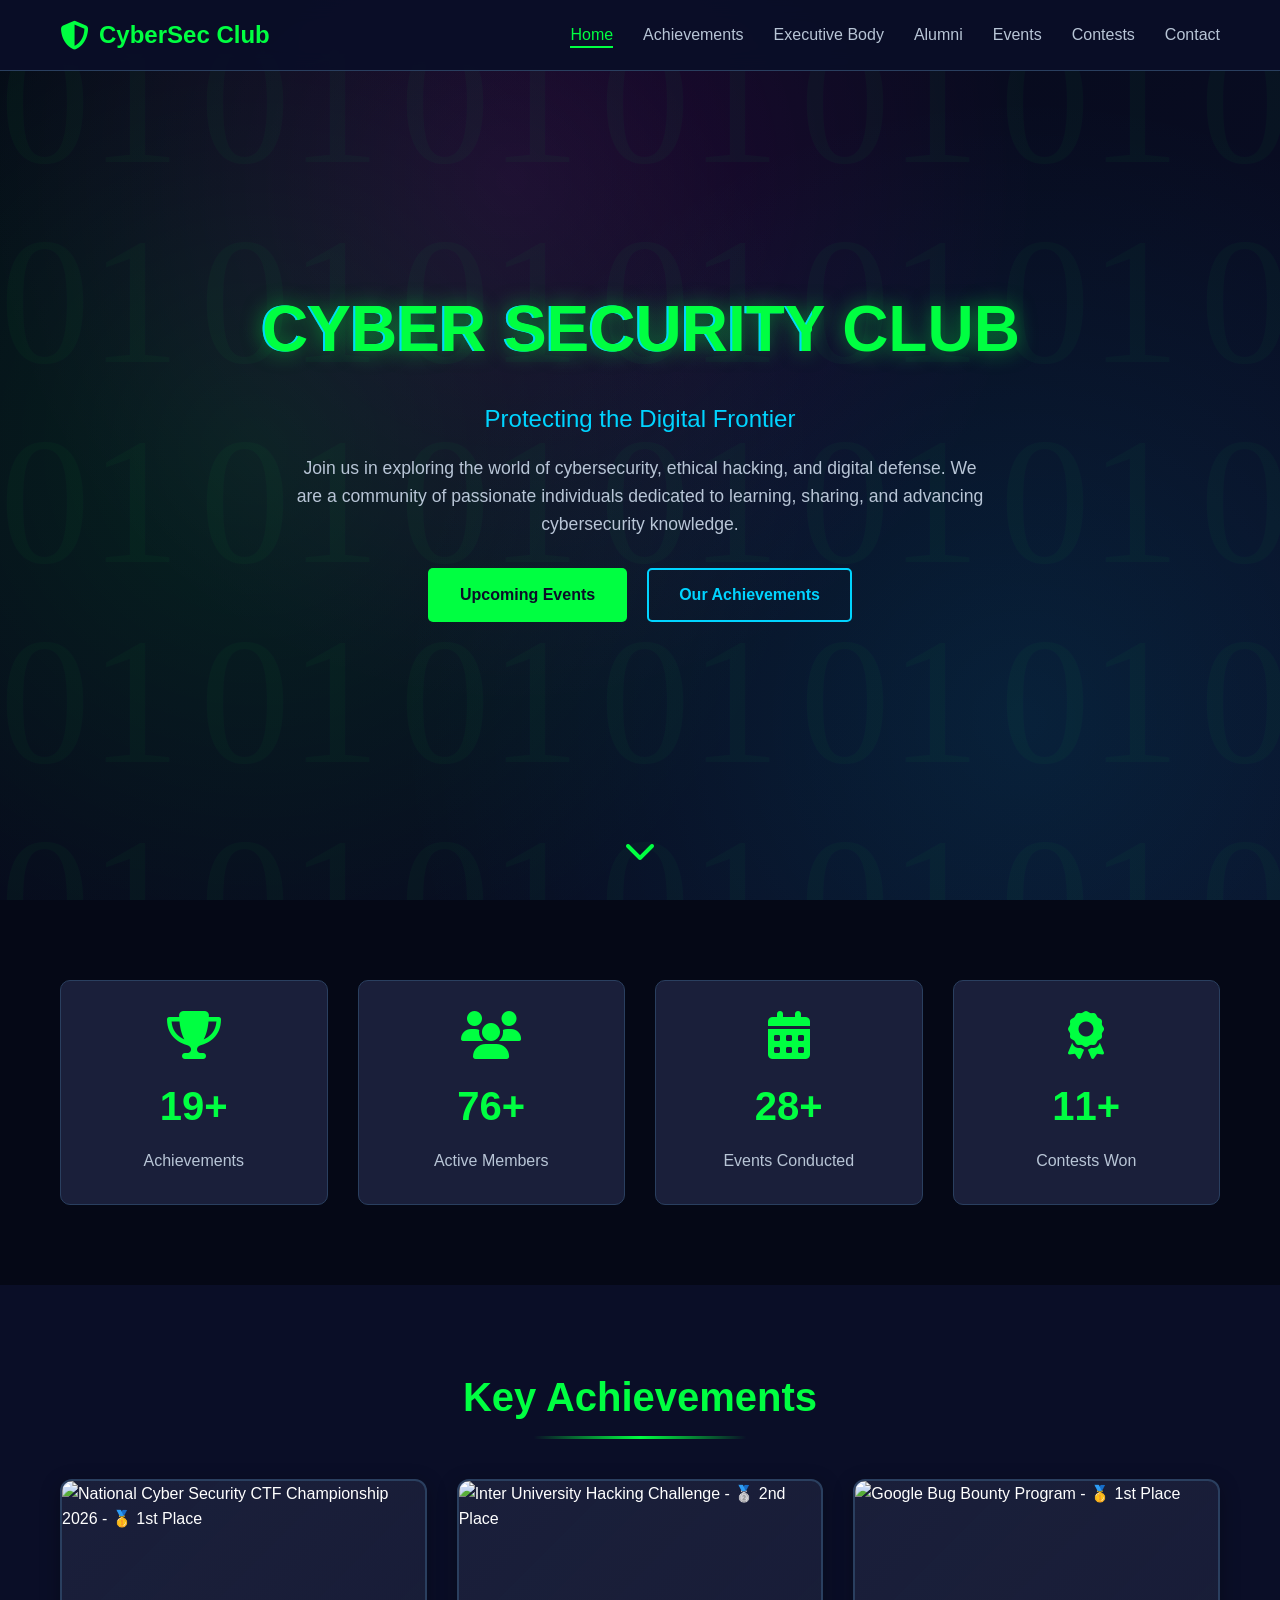
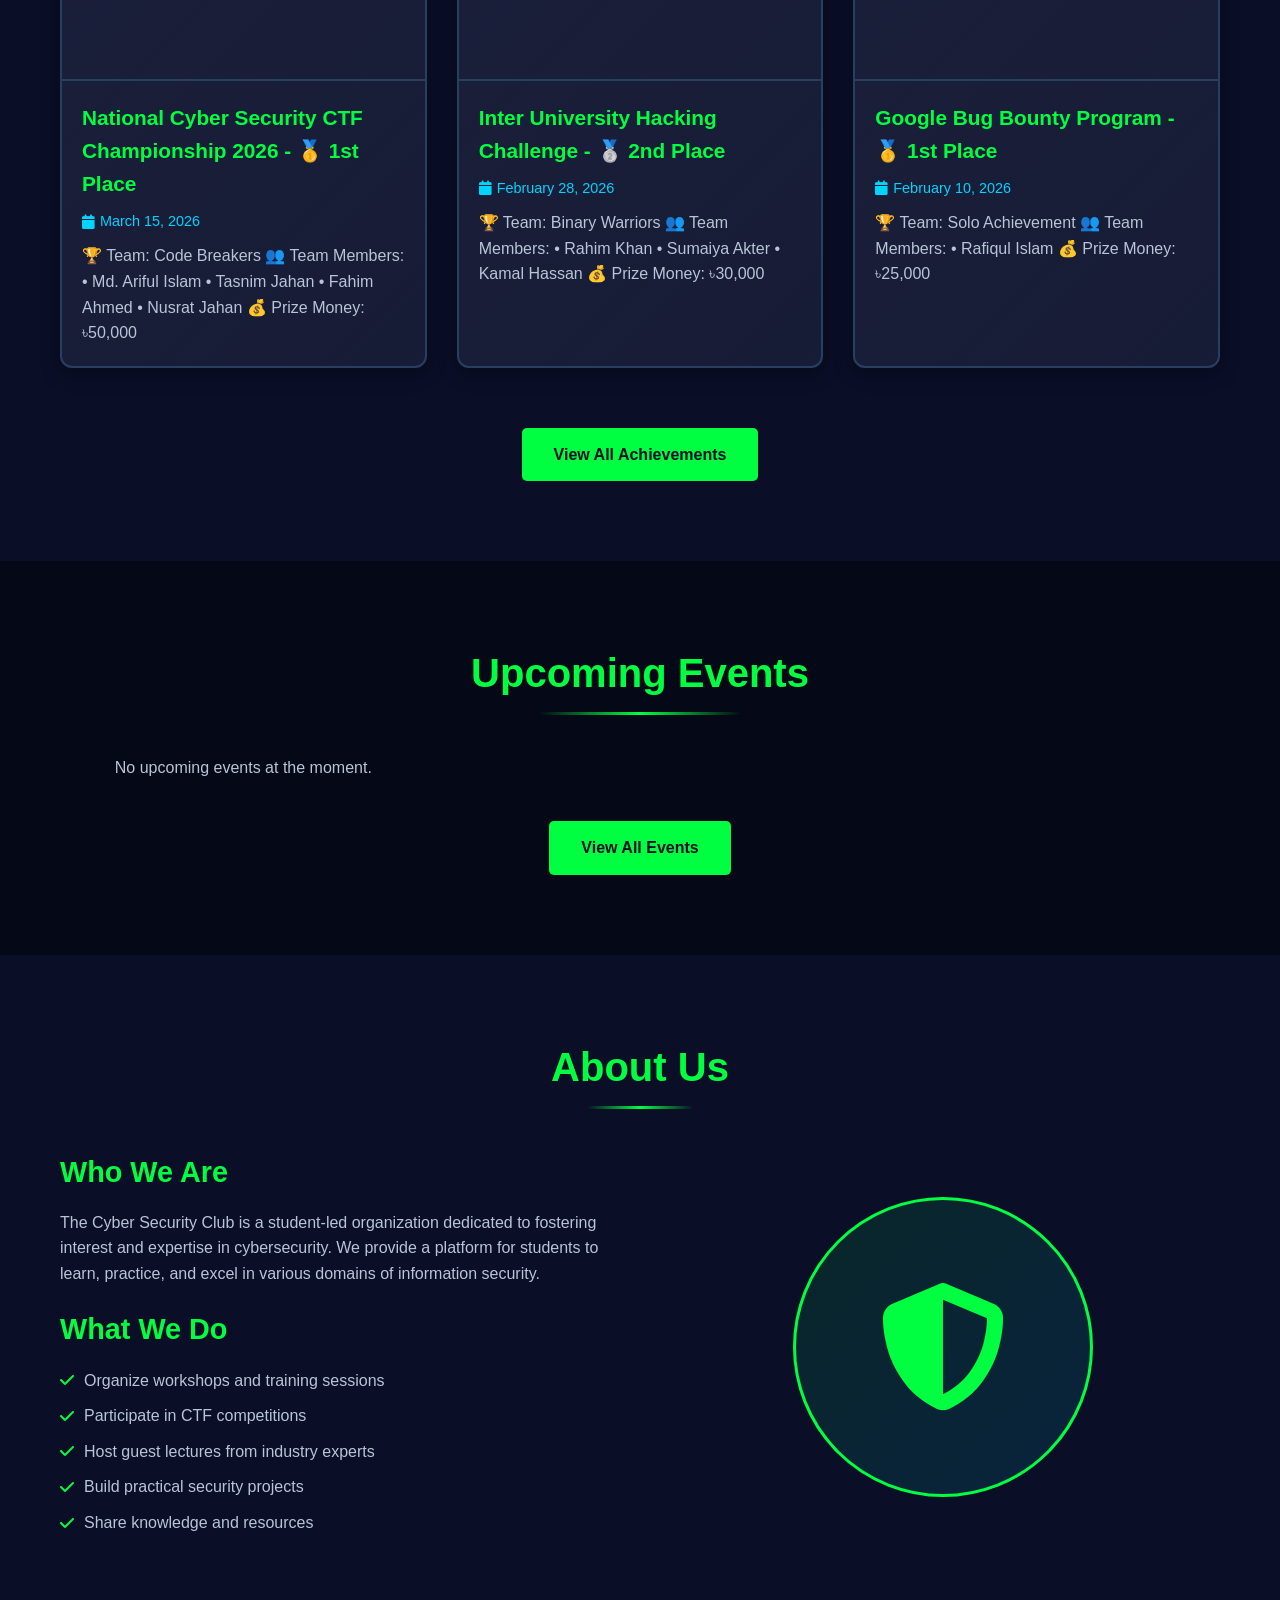
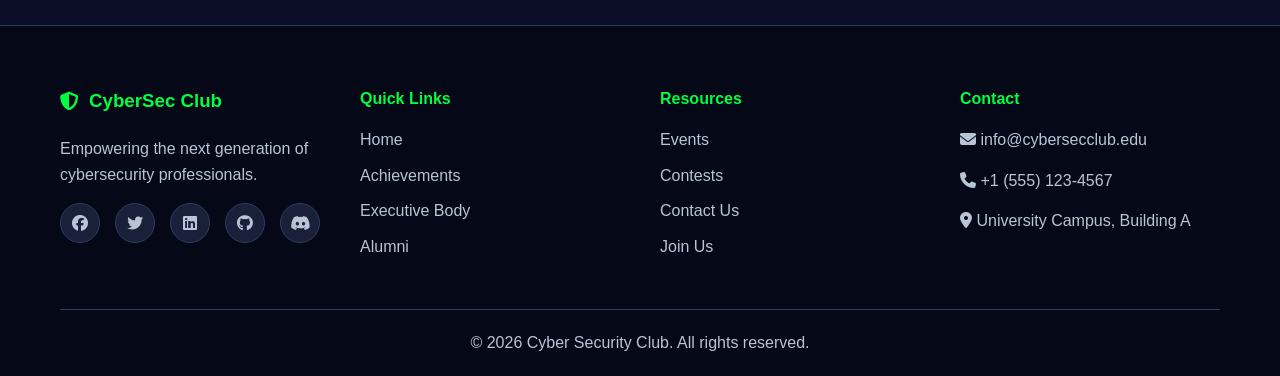
==== index.html @ d85708ba "create folder" ====
<!DOCTYPE html>
<html lang="en">
<head>
    <meta charset="UTF-8">
    <meta name="viewport" content="width=device-width, initial-scale=1.0">
    <title>Cyber Security Club - Home</title>
    <link rel="stylesheet" href="css/style.css">
    <link rel="stylesheet" href="https://cdnjs.cloudflare.com/ajax/libs/font-awesome/6.4.0/css/all.min.css">
</head>
<body>
    <!-- Navigation -->
    <nav class="navbar" id="navbar">
        <div class="nav-container">
            <div class="logo">
                <i class="fas fa-shield-alt"></i>
                <span>CyberSec Club</span>
            </div>
            <div class="hamburger" id="hamburger">
                <span></span>
                <span></span>
                <span></span>
            </div>
            <ul class="nav-menu" id="navMenu">
                <li><a href="index.html" class="active">Home</a></li>
                <li><a href="achievements.html">Achievements</a></li>
                <li><a href="executive.html">Executive Body</a></li>
                <li><a href="alumni.html">Alumni</a></li>
                <li><a href="events.html">Events</a></li>
                <li><a href="contests.html">Contests</a></li>
                <li><a href="#contact">Contact</a></li>
            </ul>
        </div>
    </nav>

    <!-- Hero Section -->
    <section class="hero">
        <div class="hero-overlay"></div>
        <div class="hero-content">
            <h1 class="glitch" data-text="CYBER SECURITY CLUB">CYBER SECURITY CLUB</h1>
            <p class="tagline">Protecting the Digital Frontier</p>
            <p class="intro">Join us in exploring the world of cybersecurity, ethical hacking, and digital defense. 
            We are a community of passionate individuals dedicated to learning, sharing, and advancing cybersecurity knowledge.</p>
            <div class="cta-buttons">
                <a href="#events" class="btn btn-primary">Upcoming Events</a>
                <a href="#achievements" class="btn btn-secondary">Our Achievements</a>
            </div>
        </div>
        <div class="scroll-indicator">
            <i class="fas fa-chevron-down"></i>
        </div>
    </section>

    <!-- Stats Section -->
    <section class="stats">
        <div class="container">
            <div class="stats-grid">
                <div class="stat-card">
                    <i class="fas fa-trophy"></i>
                    <h3 class="stat-number" data-target="50">0</h3>
                    <p>Achievements</p>
                </div>
                <div class="stat-card">
                    <i class="fas fa-users"></i>
                    <h3 class="stat-number" data-target="200">0</h3>
                    <p>Active Members</p>
                </div>
                <div class="stat-card">
                    <i class="fas fa-calendar-alt"></i>
                    <h3 class="stat-number" data-target="75">0</h3>
                    <p>Events Conducted</p>
                </div>
                <div class="stat-card">
                    <i class="fas fa-award"></i>
                    <h3 class="stat-number" data-target="30">0</h3>
                    <p>Contests Won</p>
                </div>
            </div>
        </div>
    </section>

    <!-- Key Achievements Section -->
    <section id="achievements" class="key-achievements">
        <div class="container">
            <h2 class="section-title">Key Achievements</h2>
            <div class="achievements-grid" id="keyAchievementsGrid">
                <div class="loading">Loading achievements...</div>
            </div>
            <div class="view-all">
                <a href="achievements.html" class="btn btn-primary">View All Achievements</a>
            </div>
        </div>
    </section>

    <!-- Upcoming Events Section -->
    <section id="events" class="upcoming-events">
        <div class="container">
            <h2 class="section-title">Upcoming Events</h2>
            <div class="events-grid" id="upcomingEventsGrid">
                <div class="loading">Loading events...</div>
            </div>
            <div class="view-all">
                <a href="events.html" class="btn btn-primary">View All Events</a>
            </div>
        </div>
    </section>

    <!-- About Section -->
    <section class="about">
        <div class="container">
            <h2 class="section-title">About Us</h2>
            <div class="about-content">
                <div class="about-text">
                    <h3>Who We Are</h3>
                    <p>The Cyber Security Club is a student-led organization dedicated to fostering interest and expertise in cybersecurity. We provide a platform for students to learn, practice, and excel in various domains of information security.</p>
                    <h3>What We Do</h3>
                    <ul>
                        <li><i class="fas fa-check"></i> Organize workshops and training sessions</li>
                        <li><i class="fas fa-check"></i> Participate in CTF competitions</li>
                        <li><i class="fas fa-check"></i> Host guest lectures from industry experts</li>
                        <li><i class="fas fa-check"></i> Build practical security projects</li>
                        <li><i class="fas fa-check"></i> Share knowledge and resources</li>
                    </ul>
                </div>
                <div class="about-image">
                    <div class="security-visual">
                        <i class="fas fa-shield-alt"></i>
                    </div>
                </div>
            </div>
        </div>
    </section>

    <!-- Footer -->
    <footer id="contact" class="footer">
        <div class="container">
            <div class="footer-content">
                <div class="footer-section">
                    <h3><i class="fas fa-shield-alt"></i> CyberSec Club</h3>
                    <p>Empowering the next generation of cybersecurity professionals.</p>
                    <div class="social-links">
                        <a href="#" aria-label="Facebook"><i class="fab fa-facebook"></i></a>
                        <a href="#" aria-label="Twitter"><i class="fab fa-twitter"></i></a>
                        <a href="#" aria-label="LinkedIn"><i class="fab fa-linkedin"></i></a>
                        <a href="#" aria-label="GitHub"><i class="fab fa-github"></i></a>
                        <a href="#" aria-label="Discord"><i class="fab fa-discord"></i></a>
                    </div>
                </div>
                <div class="footer-section">
                    <h4>Quick Links</h4>
                    <ul>
                        <li><a href="index.html">Home</a></li>
                        <li><a href="achievements.html">Achievements</a></li>
                        <li><a href="executive.html">Executive Body</a></li>
                        <li><a href="alumni.html">Alumni</a></li>
                    </ul>
                </div>
                <div class="footer-section">
                    <h4>Resources</h4>
                    <ul>
                        <li><a href="events.html">Events</a></li>
                        <li><a href="contests.html">Contests</a></li>
                        <li><a href="#contact-form">Contact Us</a></li>
                        <li><a href="#">Join Us</a></li>
                    </ul>
                </div>
                <div class="footer-section">
                    <h4>Contact</h4>
                    <p><i class="fas fa-envelope"></i> info@cybersecclub.edu</p>
                    <p><i class="fas fa-phone"></i> +1 (555) 123-4567</p>
                    <p><i class="fas fa-map-marker-alt"></i> University Campus, Building A</p>
                </div>
            </div>
            <div class="footer-bottom">
                <p>&copy; 2026 Cyber Security Club. All rights reserved.</p>
            </div>
        </div>
    </footer>

    <script src="js/sample-data.js"></script>
    <script src="js/achievements-mapping.js"></script>
    <script src="js/main.js"></script>
    <script src="js/data-loader.js"></script>
    <script src="js/csv-loader-simple.js"></script>
</body>
</html>
---- css/style.css ----
/* ===== CSS Variables ===== */
:root {
    --primary-color: #00ff41;
    --secondary-color: #00d4ff;
    --accent-color: #ff00ff;
    --bg-dark: #0a0e27;
    --bg-darker: #050816;
    --bg-card: #1a1f3a;
    --text-primary: #ffffff;
    --text-secondary: #b8c5d6;
    --border-color: #2a3f5f;
    --success: #00ff41;
    --warning: #ffaa00;
    --danger: #ff0055;
    --transition: all 0.3s ease;
}

/* ===== Reset & Base Styles ===== */
* {
    margin: 0;
    padding: 0;
    box-sizing: border-box;
}

body {
    font-family: 'Segoe UI', Tahoma, Geneva, Verdana, sans-serif;
    background-color: var(--bg-dark);
    color: var(--text-primary);
    line-height: 1.6;
    overflow-x: hidden;
}

a {
    text-decoration: none;
    color: inherit;
    transition: var(--transition);
}

img {
    max-width: 100%;
    height: auto;
    display: block;
}

ul {
    list-style: none;
}

.container {
    max-width: 1200px;
    margin: 0 auto;
    padding: 0 20px;
}

/* ===== Navigation Bar ===== */
.navbar {
    position: fixed;
    top: 0;
    width: 100%;
    background: rgba(10, 14, 39, 0.95);
    backdrop-filter: blur(10px);
    z-index: 1000;
    border-bottom: 1px solid var(--border-color);
    transition: var(--transition);
}

.navbar.scrolled {
    background: rgba(10, 14, 39, 1);
    box-shadow: 0 5px 20px rgba(0, 255, 65, 0.1);
}

.nav-container {
    max-width: 1200px;
    margin: 0 auto;
    padding: 0 20px;
    display: flex;
    justify-content: space-between;
    align-items: center;
    height: 70px;
}

.logo {
    display: flex;
    align-items: center;
    gap: 10px;
    font-size: 1.5rem;
    font-weight: bold;
    color: var(--primary-color);
    cursor: pointer;
}

.logo i {
    font-size: 1.8rem;
}

.nav-menu {
    display: flex;
    gap: 30px;
    align-items: center;
}

.nav-menu a {
    color: var(--text-secondary);
    font-weight: 500;
    position: relative;
    padding: 5px 0;
}

.nav-menu a::after {
    content: '';
    position: absolute;
    bottom: 0;
    left: 0;
    width: 0;
    height: 2px;
    background: var(--primary-color);
    transition: width 0.3s ease;
}

.nav-menu a:hover,
.nav-menu a.active {
    color: var(--primary-color);
}

.nav-menu a:hover::after,
.nav-menu a.active::after {
    width: 100%;
}

.hamburger {
    display: none;
    flex-direction: column;
    cursor: pointer;
    gap: 5px;
}

.hamburger span {
    width: 25px;
    height: 3px;
    background: var(--primary-color);
    transition: var(--transition);
}

/* ===== Hero Section ===== */
.hero {
    position: relative;
    height: 100vh;
    display: flex;
    align-items: center;
    justify-content: center;
    text-align: center;
    background: linear-gradient(135deg, var(--bg-darker) 0%, var(--bg-dark) 100%);
    overflow: hidden;
}

.hero::before {
    content: '';
    position: absolute;
    top: 0;
    left: 0;
    width: 100%;
    height: 100%;
    background: 
        radial-gradient(circle at 20% 50%, rgba(0, 255, 65, 0.1) 0%, transparent 50%),
        radial-gradient(circle at 80% 80%, rgba(0, 212, 255, 0.1) 0%, transparent 50%),
        radial-gradient(circle at 40% 20%, rgba(255, 0, 255, 0.1) 0%, transparent 50%);
    animation: pulse 15s ease-in-out infinite;
}

@keyframes pulse {
    0%, 100% { opacity: 1; }
    50% { opacity: 0.5; }
}

.hero-overlay {
    position: absolute;
    top: 0;
    left: 0;
    width: 100%;
    height: 100%;
    background: url('data:image/svg+xml,<svg xmlns="http://www.w3.org/2000/svg" viewBox="0 0 100 100"><text y="0.9em" font-size="90" fill="rgba(0,255,65,0.03)">01</text></svg>');
    background-size: 200px;
    animation: matrix 20s linear infinite;
}

@keyframes matrix {
    0% { background-position: 0 0; }
    100% { background-position: 0 200px; }
}

.hero-content {
    position: relative;
    z-index: 1;
    max-width: 900px;
    padding: 0 20px;
}

.hero h1 {
    font-size: clamp(2rem, 5vw, 4rem);
    margin-bottom: 20px;
    text-shadow: 0 0 20px rgba(0, 255, 65, 0.5);
}

.glitch {
    position: relative;
    color: var(--primary-color);
}

.glitch::before,
.glitch::after {
    content: attr(data-text);
    position: absolute;
    top: 0;
    left: 0;
    width: 100%;
    height: 100%;
}

.glitch::before {
    left: 2px;
    text-shadow: -2px 0 var(--secondary-color);
    clip: rect(24px, 550px, 90px, 0);
    animation: glitch-anim 3s infinite linear alternate-reverse;
}

.glitch::after {
    left: -2px;
    text-shadow: -2px 0 var(--accent-color);
    clip: rect(85px, 550px, 140px, 0);
    animation: glitch-anim 2s infinite linear alternate-reverse;
}

@keyframes glitch-anim {
    0% { clip: rect(20px, 9999px, 120px, 0); }
    25% { clip: rect(90px, 9999px, 50px, 0); }
    50% { clip: rect(10px, 9999px, 80px, 0); }
    75% { clip: rect(60px, 9999px, 30px, 0); }
    100% { clip: rect(40px, 9999px, 100px, 0); }
}

.tagline {
    font-size: 1.5rem;
    color: var(--secondary-color);
    margin-bottom: 15px;
}

.intro {
    font-size: 1.1rem;
    color: var(--text-secondary);
    margin-bottom: 30px;
    max-width: 700px;
    margin-left: auto;
    margin-right: auto;
}

.cta-buttons {
    display: flex;
    gap: 20px;
    justify-content: center;
    flex-wrap: wrap;
}

.btn {
    display: inline-block;
    padding: 12px 30px;
    border-radius: 5px;
    font-weight: 600;
    cursor: pointer;
    transition: var(--transition);
    border: 2px solid transparent;
}

.btn-primary {
    background: var(--primary-color);
    color: var(--bg-dark);
}

.btn-primary:hover {
    background: transparent;
    border-color: var(--primary-color);
    color: var(--primary-color);
    box-shadow: 0 0 20px rgba(0, 255, 65, 0.3);
}

.btn-secondary {
    background: transparent;
    border-color: var(--secondary-color);
    color: var(--secondary-color);
}

.btn-secondary:hover {
    background: var(--secondary-color);
    color: var(--bg-dark);
    box-shadow: 0 0 20px rgba(0, 212, 255, 0.3);
}

.scroll-indicator {
    position: absolute;
    bottom: 30px;
    left: 50%;
    transform: translateX(-50%);
    animation: bounce 2s infinite;
}

.scroll-indicator i {
    font-size: 2rem;
    color: var(--primary-color);
}

@keyframes bounce {
    0%, 20%, 50%, 80%, 100% { transform: translateY(0) translateX(-50%); }
    40% { transform: translateY(-10px) translateX(-50%); }
    60% { transform: translateY(-5px) translateX(-50%); }
}

/* ===== Stats Section ===== */
.stats {
    padding: 80px 0;
    background: var(--bg-darker);
}

.stats-grid {
    display: grid;
    grid-template-columns: repeat(auto-fit, minmax(200px, 1fr));
    gap: 30px;
}

.stat-card {
    text-align: center;
    padding: 30px;
    background: var(--bg-card);
    border-radius: 10px;
    border: 1px solid var(--border-color);
    transition: var(--transition);
}

.stat-card:hover {
    transform: translateY(-5px);
    border-color: var(--primary-color);
    box-shadow: 0 10px 30px rgba(0, 255, 65, 0.2);
}

.stat-card i {
    font-size: 3rem;
    color: var(--primary-color);
    margin-bottom: 15px;
}

.stat-number {
    font-size: 2.5rem;
    font-weight: bold;
    color: var(--primary-color);
    margin-bottom: 10px;
}

.stat-card p {
    color: var(--text-secondary);
}

/* ===== Section Styles ===== */
.section-title {
    text-align: center;
    font-size: 2.5rem;
    margin-bottom: 50px;
    color: var(--primary-color);
    position: relative;
    display: inline-block;
    left: 50%;
    transform: translateX(-50%);
}

.section-title::after {
    content: '';
    position: absolute;
    bottom: -10px;
    left: 50%;
    transform: translateX(-50%);
    width: 60%;
    height: 3px;
    background: linear-gradient(90deg, transparent, var(--primary-color), transparent);
}

.key-achievements,
.upcoming-events,
.about {
    padding: 80px 0;
}

.key-achievements {
    background: var(--bg-dark);
}

.upcoming-events {
    background: var(--bg-darker);
}

.about {
    background: var(--bg-dark);
}

.achievements-grid,
.events-grid {
    display: grid;
    grid-template-columns: repeat(auto-fill, minmax(300px, 1fr));
    gap: 30px;
    margin-bottom: 40px;
}

/* ===== Card Styles ===== */
.achievement-card,
.event-card {
    background: linear-gradient(135deg, var(--bg-card) 0%, rgba(26, 31, 58, 0.8) 100%);
    border-radius: 12px;
    overflow: hidden;
    border: 2px solid var(--border-color);
    transition: var(--transition);
    cursor: pointer;
    margin-bottom: 20px;
    box-shadow: 0 5px 20px rgba(0, 0, 0, 0.3);
    position: relative;
}

.achievement-card::before,
.event-card::before {
    content: '';
    position: absolute;
    top: 0;
    left: 0;
    right: 0;
    height: 3px;
    background: linear-gradient(90deg, var(--primary-color), var(--secondary-color));
    opacity: 0;
    transition: var(--transition);
}

.achievement-card:hover,
.event-card:hover {
    transform: translateY(-12px) scale(1.01);
    border-color: var(--primary-color);
    box-shadow: 0 20px 50px rgba(0, 255, 65, 0.3), inset 0 1px 0 rgba(255, 255, 255, 0.1);
}

.achievement-card:hover::before,
.event-card:hover::before {
    opacity: 1;
}

.card-image {
    width: 100%;
    height: 200px;
    object-fit: cover;
    border-bottom: 2px solid var(--border-color);
    position: relative;
    overflow: hidden;
}

.card-image::after {
    content: '';
    position: absolute;
    top: 0;
    left: 0;
    right: 0;
    bottom: 0;
    background: linear-gradient(135deg, transparent, rgba(0, 255, 65, 0.1));
    opacity: 0;
    transition: opacity 0.3s ease;
}

.achievement-card:hover .card-image::after,
.event-card:hover .card-image::after {
    opacity: 1;
}

.card-content {
    padding: 20px;
}

.card-title {
    font-size: 1.3rem;
    color: var(--primary-color);
    margin-bottom: 10px;
}

.card-date {
    color: var(--secondary-color);
    font-size: 0.9rem;
    margin-bottom: 10px;
    display: flex;
    align-items: center;
    gap: 5px;
}

.card-description {
    color: var(--text-secondary);
    line-height: 1.6;
}

.view-all {
    text-align: center;
    margin-top: 40px;
}

/* ===== About Section ===== */
.about-content {
    display: grid;
    grid-template-columns: 1fr 1fr;
    gap: 50px;
    align-items: center;
}

.about-text h3 {
    color: var(--primary-color);
    font-size: 1.8rem;
    margin-bottom: 15px;
}

.about-text p {
    color: var(--text-secondary);
    margin-bottom: 20px;
}

.about-text ul {
    list-style: none;
}

.about-text li {
    color: var(--text-secondary);
    margin-bottom: 10px;
    display: flex;
    align-items: center;
    gap: 10px;
}

.about-text li i {
    color: var(--primary-color);
}

.security-visual {
    width: 300px;
    height: 300px;
    margin: 0 auto;
    display: flex;
    align-items: center;
    justify-content: center;
    background: linear-gradient(135deg, rgba(0, 255, 65, 0.1), rgba(0, 212, 255, 0.1));
    border-radius: 50%;
    border: 3px solid var(--primary-color);
    animation: rotate 20s linear infinite;
}

.security-visual i {
    font-size: 8rem;
    color: var(--primary-color);
}

@keyframes rotate {
    0% { transform: rotate(0deg); }
    100% { transform: rotate(360deg); }
}

/* ===== Page Header ===== */
.page-header {
    position: relative;
    height: 300px;
    display: flex;
    align-items: center;
    justify-content: center;
    text-align: center;
    background: linear-gradient(135deg, var(--bg-darker) 0%, var(--bg-dark) 100%);
    margin-top: 70px;
    overflow: hidden;
}

.header-overlay {
    position: absolute;
    top: 0;
    left: 0;
    width: 100%;
    height: 100%;
    background: radial-gradient(circle at 50% 50%, rgba(0, 255, 65, 0.1) 0%, transparent 70%);
}

.page-header h1 {
    position: relative;
    z-index: 1;
    font-size: 3rem;
    color: var(--primary-color);
    margin-bottom: 10px;
}

.page-header p {
    position: relative;
    z-index: 1;
    font-size: 1.2rem;
    color: var(--text-secondary);
}

/* ===== Filter Bar ===== */
.filter-bar {
    display: flex;
    gap: 15px;
    margin-bottom: 40px;
    flex-wrap: wrap;
}

.search-input,
.filter-select {
    padding: 12px 20px;
    background: var(--bg-card);
    border: 1px solid var(--border-color);
    border-radius: 5px;
    color: var(--text-primary);
    font-size: 1rem;
    transition: var(--transition);
}

.search-input {
    flex: 1;
    min-width: 250px;
}

.search-input:focus,
.filter-select:focus {
    outline: none;
    border-color: var(--primary-color);
    box-shadow: 0 0 10px rgba(0, 255, 65, 0.2);
}

.filter-select {
    cursor: pointer;
}

/* ===== Timeline ===== */
.achievements-timeline {
    position: relative;
    padding-left: 50px;
}

.achievements-timeline::before {
    content: '';
    position: absolute;
    left: 20px;
    top: 0;
    bottom: 0;
    width: 2px;
    background: linear-gradient(to bottom, var(--primary-color), var(--secondary-color));
}

.timeline-item {
    position: relative;
    margin-bottom: 40px;
    padding: 25px;
    background: linear-gradient(135deg, var(--bg-card) 0%, rgba(26, 31, 58, 0.9) 100%);
    border-radius: 12px;
    border: 2px solid var(--border-color);
    transition: var(--transition);
    box-shadow: 0 5px 25px rgba(0, 0, 0, 0.3);
}

.timeline-item::after {
    content: '';
    position: absolute;
    top: 0;
    left: 0;
    right: 0;
    height: 3px;
    background: linear-gradient(90deg, var(--primary-color), var(--secondary-color));
    border-radius: 12px 12px 0 0;
    opacity: 0;
    transition: opacity 0.3s ease;
}

.timeline-item:hover {
    transform: translateX(12px) scale(1.01);
    border-color: var(--primary-color);
    box-shadow: 0 15px 40px rgba(0, 255, 65, 0.3), inset 0 1px 0 rgba(255, 255, 255, 0.1);
}

.timeline-item:hover::after {
    opacity: 1;
}

.timeline-date {
    color: var(--secondary-color);
    font-size: 0.9rem;
    margin-bottom: 10px;
}

.timeline-title {
    color: var(--primary-color);
    font-size: 1.5rem;
    margin-bottom: 10px;
}

.timeline-description {
    color: var(--text-secondary);
    line-height: 1.6;
}

.timeline-position {
    background: linear-gradient(135deg, rgba(0, 255, 65, 0.15) 0%, rgba(0, 212, 255, 0.15) 100%);
    color: var(--primary-color);
    padding: 12px 16px;
    border-left: 3px solid var(--primary-color);
    border-radius: 5px;
    margin-top: 15px;
    font-size: 0.95rem;
    line-height: 1.6;
}

.timeline-image {
    width: 100%;
    max-width: 400px;
    height: auto;
    border-radius: 5px;
    margin-top: 15px;
    border: 1px solid var(--border-color);
}

.achievement-meta {
    margin-top: 20px;
    padding: 18px;
    background: linear-gradient(135deg, rgba(0, 255, 65, 0.08) 0%, rgba(0, 212, 255, 0.05) 100%);
    border-left: 4px solid var(--primary-color);
    border-radius: 8px;
    border-top: 1px solid rgba(0, 255, 65, 0.15);
    box-shadow: inset 0 1px 3px rgba(0, 255, 65, 0.1);
}

.meta-item {
    color: var(--text-secondary);
    font-size: 0.95rem;
    display: flex;
    align-items: flex-start;
    gap: 10px;
    margin-bottom: 10px;
}

.meta-item:last-child {
    margin-bottom: 0;
}

.meta-item i {
    color: var(--primary-color);
    margin-top: 2px;
    flex-shrink: 0;
}

.meta-item strong {
    color: var(--primary-color);
    min-width: 130px;
}

/* ===== Executive Body ===== */
.members-grid {
    display: grid;
    grid-template-columns: repeat(auto-fit, minmax(280px, 1fr));
    gap: 30px;
    justify-items: center;
    max-width: 1200px;
    margin: 0 auto;
}

.member-card {
    background: linear-gradient(135deg, var(--bg-card) 0%, rgba(26, 31, 58, 0.8) 100%);
    border-radius: 12px;
    overflow: hidden;
    border: 2px solid var(--border-color);
    transition: var(--transition);
    cursor: pointer;
    text-align: center;
    width: 100%;
    max-width: 300px;
    margin-bottom: 20px;
    box-shadow: 0 5px 25px rgba(0, 0, 0, 0.3);
    position: relative;
}

.member-card::before {
    content: '';
    position: absolute;
    top: 0;
    left: 0;
    right: 0;
    height: 3px;
    background: linear-gradient(90deg, var(--primary-color), var(--secondary-color));
    opacity: 0;
    transition: var(--transition);
    z-index: 1;
}

.member-card:hover {
    transform: translateY(-12px) scale(1.03);
    border-color: var(--primary-color);
    box-shadow: 0 20px 50px rgba(0, 255, 65, 0.3), inset 0 1px 0 rgba(255, 255, 255, 0.1);
}

.member-card:hover::before {
    opacity: 1;
}

.member-image {
    width: 100%;
    height: 140px;
    object-fit: cover;
    border-bottom: 2px solid var(--border-color);
}

.member-info {
    padding: 12px;
}

.member-name {
    font-size: 1.3rem;
    color: var(--primary-color);
    margin-bottom: 3px;
}

.member-role {
    color: var(--secondary-color);
    font-size: 1rem;
    margin-bottom: 8px;
}

.member-bio {
    color: var(--text-secondary);
    font-size: 0.9rem;
    line-height: 1.5;
}

.member-social {
    display: flex;
    gap: 15px;
    justify-content: center;
    margin-top: 12px;
}

.member-social a {
    color: var(--text-secondary);
    font-size: 1.2rem;
    transition: var(--transition);
}

.member-social a:hover {
    color: var(--primary-color);
    transform: scale(1.2);
}

/* ===== Alumni ===== */
.alumni-stats {
    display: grid;
    grid-template-columns: repeat(auto-fit, minmax(200px, 1fr));
    gap: 20px;
    margin-bottom: 40px;
}

.stat-item {
    text-align: center;
    padding: 20px;
    background: var(--bg-card);
    border-radius: 10px;
    border: 1px solid var(--border-color);
}

.stat-item h3 {
    font-size: 2rem;
    color: var(--primary-color);
    margin-bottom: 5px;
}

.stat-item p {
    color: var(--text-secondary);
}

.alumni-grid {
    display: grid;
    grid-template-columns: repeat(auto-fill, minmax(250px, 1fr));
    gap: 25px;
}

.alumni-card {
    background: linear-gradient(135deg, var(--bg-card) 0%, rgba(26, 31, 58, 0.8) 100%);
    border-radius: 12px;
    padding: 25px;
    border: 2px solid var(--border-color);
    transition: var(--transition);
    margin-bottom: 20px;
    box-shadow: 0 5px 25px rgba(0, 0, 0, 0.3);
    position: relative;
}

.alumni-card::before {
    content: '';
    position: absolute;
    top: 0;
    left: 0;
    right: 0;
    height: 3px;
    background: linear-gradient(90deg, var(--secondary-color), var(--primary-color));
    opacity: 0;
    transition: var(--transition);
    border-radius: 12px 12px 0 0;
}

.alumni-card:hover {
    transform: translateY(-8px) scale(1.02);
    border-color: var(--secondary-color);
    box-shadow: 0 15px 40px rgba(0, 212, 255, 0.3), inset 0 1px 0 rgba(255, 255, 255, 0.1);
}

.alumni-card:hover::before {
    opacity: 1;
}

.alumni-name {
    font-size: 1.2rem;
    color: var(--primary-color);
    margin-bottom: 5px;
}

.alumni-batch {
    color: var(--secondary-color);
    font-size: 0.9rem;
    margin-bottom: 10px;
}

.alumni-position {
    color: var(--text-secondary);
    font-size: 1rem;
    margin-bottom: 5px;
}

.alumni-company {
    color: var(--text-secondary);
    font-size: 0.9rem;
    font-style: italic;
}

/* ===== Events ===== */
.events-container {
    display: grid;
    gap: 30px;
}

.event-item {
    background: var(--bg-card);
    border-radius: 10px;
    overflow: hidden;
    border: 1px solid var(--border-color);
    display: grid;
    grid-template-columns: 300px 1fr;
    transition: var(--transition);
}

.event-item:hover {
    border-color: var(--primary-color);
    box-shadow: 0 10px 30px rgba(0, 255, 65, 0.2);
}

.event-image {
    width: 100%;
    height: 100%;
    object-fit: cover;
}

.event-details {
    padding: 30px;
}

.event-header {
    display: flex;
    justify-content: space-between;
    align-items: start;
    margin-bottom: 15px;
}

.event-title {
    font-size: 1.8rem;
    color: var(--primary-color);
    margin-bottom: 5px;
}

.event-category {
    display: inline-block;
    padding: 5px 15px;
    background: rgba(0, 255, 65, 0.1);
    border: 1px solid var(--primary-color);
    border-radius: 20px;
    color: var(--primary-color);
    font-size: 0.85rem;
    text-transform: uppercase;
}

.event-meta {
    display: flex;
    gap: 20px;
    margin-bottom: 15px;
    flex-wrap: wrap;
}

.event-meta span {
    color: var(--text-secondary);
    font-size: 0.9rem;
    display: flex;
    align-items: center;
    gap: 5px;
}

.event-meta i {
    color: var(--secondary-color);
}

.event-description {
    color: var(--text-secondary);
    line-height: 1.6;
    margin-bottom: 15px;
}

.event-gallery {
    display: flex;
    gap: 10px;
    margin-top: 15px;
}

.gallery-thumb {
    width: 80px;
    height: 80px;
    object-fit: cover;
    border-radius: 5px;
    border: 1px solid var(--border-color);
    cursor: pointer;
    transition: var(--transition);
}

.gallery-thumb:hover {
    border-color: var(--primary-color);
    transform: scale(1.05);
}

/* ===== Contests ===== */
.contests-container {
    display: grid;
    grid-template-columns: repeat(auto-fill, minmax(350px, 1fr));
    gap: 25px;
    padding: 20px 0;
}

.contest-card {
    background: var(--bg-card);
    border: 2px solid var(--border-color);
    border-radius: 12px;
    padding: 25px;
    transition: all 0.3s ease;
    position: relative;
    overflow: hidden;
}

.contest-card::before {
    content: '';
    position: absolute;
    top: 0;
    left: 0;
    right: 0;
    height: 3px;
    background: linear-gradient(90deg, var(--primary-color), var(--secondary-color));
}

.contest-card:hover {
    border-color: var(--secondary-color);
    box-shadow: 0 0 20px rgba(0, 212, 255, 0.3), inset 0 0 20px rgba(0, 212, 255, 0.05);
    transform: translateY(-5px);
}

.contest-card-content {
    position: relative;
    z-index: 1;
}

.contest-name {
    font-size: 1.6rem;
    color: var(--primary-color);
    margin: 0 0 20px 0;
    line-height: 1.3;
}

.contest-winners {
    display: flex;
    flex-direction: column;
    gap: 12px;
    margin-bottom: 20px;
}

.contest-winner-group {
    display: flex;
    align-items: center;
    gap: 12px;
    padding: 10px;
    background: rgba(0, 212, 255, 0.05);
    border-left: 3px solid var(--secondary-color);
    border-radius: 6px;
}

.contest-position-badge {
    display: inline-flex;
    align-items: center;
    justify-content: center;
    gap: 6px;
    padding: 6px 12px;
    background: var(--secondary-color);
    color: var(--bg-darker);
    border-radius: 6px;
    font-size: 0.85rem;
    font-weight: bold;
    white-space: nowrap;
    min-width: 120px;
    text-align: center;
}

.contest-position-badge.first {
    background: linear-gradient(135deg, #FFD700, #FFA500);
    color: #000;
}

.contest-position-badge.second {
    background: linear-gradient(135deg, #C0C0C0, #808080);
    color: #fff;
}

.contest-position-badge.third {
    background: linear-gradient(135deg, #CD7F32, #8B4513);
    color: #fff;
}

.contest-position-badge.special-mention {
    background: linear-gradient(135deg, var(--secondary-color), #00ffff);
    color: var(--bg-darker);
}

.contest-names {
    color: var(--text-secondary);
    font-size: 0.95rem;
    flex: 1;
    line-height: 1.4;
}

.contest-no-winners {
    padding: 20px;
    text-align: center;
    color: var(--text-secondary);
    background: rgba(184, 197, 214, 0.1);
    border-radius: 8px;
    margin-bottom: 20px;
}

.contest-no-winners p {
    margin: 0;
}

.contest-footer {
    display: flex;
    gap: 12px;
    margin-top: 20px;
    padding-top: 20px;
    border-top: 1px solid var(--border-color);
}

.contest-footer .btn {
    flex: 1;
    text-align: center;
    padding: 10px 15px;
}

/* ===== Modal ===== */
.modal {
    display: none;
    position: fixed;
    z-index: 2000;
    left: 0;
    top: 0;
    width: 100%;
    height: 100%;
    background-color: rgba(0, 0, 0, 0.9);
    animation: fadeIn 0.3s ease;
}

@keyframes fadeIn {
    from { opacity: 0; }
    to { opacity: 1; }
}

.modal-content {
    background-color: var(--bg-card);
    margin: 5% auto;
    padding: 30px;
    border: 1px solid var(--primary-color);
    border-radius: 10px;
    width: 90%;
    max-width: 800px;
    max-height: 80vh;
    overflow-y: auto;
    position: relative;
    animation: slideIn 0.3s ease;
}

@keyframes slideIn {
    from {
        transform: translateY(-50px);
        opacity: 0;
    }
    to {
        transform: translateY(0);
        opacity: 1;
    }
}

.close {
    color: var(--text-secondary);
    float: right;
    font-size: 28px;
    font-weight: bold;
    cursor: pointer;
    transition: var(--transition);
}

.close:hover {
    color: var(--primary-color);
}

/* ===== Footer ===== */
.footer {
    background: var(--bg-darker);
    padding: 60px 0 20px;
    border-top: 1px solid var(--border-color);
}

.footer-content {
    display: grid;
    grid-template-columns: repeat(auto-fit, minmax(250px, 1fr));
    gap: 40px;
    margin-bottom: 40px;
}

.footer-section h3 {
    color: var(--primary-color);
    margin-bottom: 20px;
    display: flex;
    align-items: center;
    gap: 10px;
}

.footer-section h4 {
    color: var(--primary-color);
    margin-bottom: 15px;
}

.footer-section p {
    color: var(--text-secondary);
    line-height: 1.6;
    margin-bottom: 15px;
}

.footer-section ul li {
    margin-bottom: 10px;
}

.footer-section ul li a {
    color: var(--text-secondary);
    transition: var(--transition);
}

.footer-section ul li a:hover {
    color: var(--primary-color);
    padding-left: 5px;
}

.social-links {
    display: flex;
    gap: 15px;
}

.social-links a {
    width: 40px;
    height: 40px;
    display: flex;
    align-items: center;
    justify-content: center;
    background: var(--bg-card);
    border: 1px solid var(--border-color);
    border-radius: 50%;
    color: var(--text-secondary);
    transition: var(--transition);
}

.social-links a:hover {
    background: var(--primary-color);
    color: var(--bg-dark);
    border-color: var(--primary-color);
    transform: translateY(-3px);
}

.footer-bottom {
    text-align: center;
    padding-top: 20px;
    border-top: 1px solid var(--border-color);
    color: var(--text-secondary);
}

/* ===== Loading ===== */
.loading {
    text-align: center;
    padding: 40px;
    color: var(--primary-color);
    font-size: 1.2rem;
}

/* ===== Responsive Design ===== */
@media (max-width: 768px) {
    .hamburger {
        display: flex;
    }

    .nav-menu {
        position: fixed;
        left: -100%;
        top: 70px;
        flex-direction: column;
        background-color: rgba(10, 14, 39, 0.98);
        width: 100%;
        text-align: center;
        transition: 0.3s;
        padding: 20px 0;
        border-top: 1px solid var(--border-color);
    }

    .nav-menu.active {
        left: 0;
    }

    .about-content {
        grid-template-columns: 1fr;
    }

    .event-item {
        grid-template-columns: 1fr;
    }

    .event-image {
        height: 200px;
    }

    .achievements-timeline {
        padding-left: 30px;
    }

    .achievements-timeline::before {
        left: 10px;
    }

    .timeline-item::before {
        left: -28px;
    }

    .hero h1 {
        font-size: 2rem;
    }

    .page-header h1 {
        font-size: 2rem;
    }

    .modal-content {
        width: 95%;
        margin: 10% auto;
        padding: 20px;
    }
}

@media (max-width: 480px) {
    .stats-grid {
        grid-template-columns: repeat(2, 1fr);
    }

    .achievements-grid,
    .events-grid {
        grid-template-columns: 1fr;
    }

    .members-grid,
    .alumni-grid {
        grid-template-columns: 1fr;
    }

    .filter-bar {
        flex-direction: column;
    }

    .search-input {
        width: 100%;
    }
}

/* ===== Scrollbar ===== */
::-webkit-scrollbar {
    width: 10px;
}

::-webkit-scrollbar-track {
    background: var(--bg-darker);
}

::-webkit-scrollbar-thumb {
    background: var(--primary-color);
    border-radius: 5px;
}

::-webkit-scrollbar-thumb:hover {
    background: var(--secondary-color);
}

/* ===== Gallery View Styles ===== */

/* View Toggle Buttons */
.view-toggle {
    display: flex;
    gap: 10px;
    margin-left: auto;
}

.view-btn {
    display: flex;
    align-items: center;
    gap: 8px;
    padding: 10px 20px;
    background: rgba(26, 31, 58, 0.5);
    border: 2px solid var(--border-color);
    color: var(--text-primary);
    border-radius: 8px;
    cursor: pointer;
    font-size: 0.9rem;
    font-weight: 500;
    transition: all 0.3s ease;
    font-family: inherit;
}

.view-btn:hover {
    border-color: var(--primary-color);
    color: var(--primary-color);
    background: rgba(0, 255, 65, 0.1);
    transform: translateY(-2px);
}

.view-btn.active {
    background: linear-gradient(135deg, var(--primary-color) 0%, rgba(0, 255, 65, 0.7) 100%);
    color: #000;
    border-color: var(--primary-color);
    box-shadow: 0 0 20px rgba(0, 255, 65, 0.3);
}

/* View Containers */
.view-container {
    display: none;
}

.view-container.active {
    display: block;
    animation: fadeIn 0.4s ease;
}

@keyframes fadeIn {
    from {
        opacity: 0;
        transform: translateY(10px);
    }
    to {
        opacity: 1;
        transform: translateY(0);
    }
}

/* Timeline View Styles */
.timeline-container {
    position: relative;
    padding: 40px 0;
}

.timeline-year-section {
    margin-bottom: 80px;
}

.timeline-year-header {
    text-align: center;
    margin-bottom: 60px;
    position: relative;
}

.timeline-year-header h2 {
    font-size: 2.5rem;
    color: var(--primary-color);
    text-shadow: 0 0 20px rgba(0, 255, 65, 0.3);
    margin: 0;
}

.timeline-items {
    position: relative;
    padding: 0 20px;
}

.timeline-items::before {
    content: '';
    position: absolute;
    left: 50%;
    transform: translateX(-50%);
    top: 0;
    bottom: 0;
    width: 2px;
    background: linear-gradient(180deg, var(--primary-color) 0%, var(--secondary-color) 100%);
    background-size: 100% 100%;
    animation: gradientFlow 3s ease infinite;
}

@keyframes gradientFlow {
    0%, 100% { background-position: 0% 0%; }
    50% { background-position: 0% 100%; }
}

.timeline-item {
    margin-bottom: 50px;
    display: flex;
    gap: 40px;
    position: relative;
}

.timeline-item.left {
    flex-direction: row;
    justify-content: flex-end;
}

.timeline-item.left .timeline-content {
    text-align: right;
    width: 45%;
}

.timeline-item.right {
    flex-direction: row-reverse;
    justify-content: flex-end;
}

.timeline-item.right .timeline-content {
    text-align: left;
    width: 45%;
}

.timeline-dot {
    position: absolute;
    width: 20px;
    height: 20px;
    background: var(--primary-color);
    border: 4px solid var(--bg-dark);
    border-radius: 50%;
    left: 50%;
    transform: translateX(-50%);
    top: 15px;
    box-shadow: 0 0 15px rgba(0, 255, 65, 0.5);
    z-index: 10;
}

.timeline-content {
    width: 45%;
}

.timeline-card {
    background: linear-gradient(135deg, var(--bg-card) 0%, rgba(26, 31, 58, 0.8) 100%);
    border: 2px solid var(--border-color);
    border-radius: 12px;
    overflow: hidden;
    transition: all 0.3s ease;
    display: flex;
    flex-direction: column;
}

.timeline-card.clickable {
    cursor: pointer;
}

.timeline-card:hover {
    border-color: var(--secondary-color);
    box-shadow: 0 15px 40px rgba(0, 212, 255, 0.3);
    transform: translateY(-8px);
}

.timeline-image {
    width: 100%;
    height: 200px;
    object-fit: cover;
    transition: all 0.3s ease;
}

.timeline-card:hover .timeline-image {
    transform: scale(1.05);
    filter: brightness(1.1);
}

.timeline-image-placeholder {
    width: 100%;
    height: 200px;
    background: linear-gradient(135deg, rgba(0, 212, 255, 0.1) 0%, rgba(0, 255, 65, 0.1) 100%);
    display: flex;
    align-items: center;
    justify-content: center;
}

.timeline-image-placeholder i {
    font-size: 3rem;
    color: var(--text-secondary);
}

.timeline-card-info {
    padding: 20px;
    flex-grow: 1;
    display: flex;
    flex-direction: column;
    gap: 12px;
}

.timeline-card-info h3 {
    font-size: 1.2rem;
    font-weight: 700;
    color: var(--text-primary);
    margin: 0;
    overflow: hidden;
    text-overflow: ellipsis;
    display: -webkit-box;
    -webkit-line-clamp: 2;
    line-clamp: 2;
    -webkit-box-orient: vertical;
}

.timeline-meta {
    display: flex;
    flex-direction: column;
    gap: 8px;
    font-size: 0.9rem;
}

.timeline-position {
    color: var(--secondary-color);
    font-weight: 500;
    display: inline-block;
    padding: 4px 10px;
    background: rgba(0, 212, 255, 0.1);
    border-radius: 4px;
    text-transform: uppercase;
    letter-spacing: 0.5px;
    width: fit-content;
}

.timeline-date {
    color: var(--text-secondary);
    display: flex;
    align-items: center;
    gap: 6px;
}

.timeline-date i {
    color: var(--secondary-color);
}

.timeline-detail {
    color: var(--text-secondary);
    display: flex;
    align-items: center;
    gap: 6px;
    font-size: 0.9rem;
}

.timeline-detail i {
    color: var(--secondary-color);
}

/* Responsive Timeline */
@media (max-width: 768px) {
    .timeline-items::before {
        left: 10px;
    }

    .timeline-item {
        flex-direction: row !important;
        justify-content: flex-start;
        gap: 30px;
    }

    .timeline-item.left,
    .timeline-item.right {
        flex-direction: row !important;
        justify-content: flex-start;
    }

    .timeline-item.left .timeline-content,
    .timeline-item.right .timeline-content {
        text-align: left;
        width: calc(100% - 50px);
    }

    .timeline-content {
        width: calc(100% - 50px);
    }

    .timeline-dot {
        left: 10px;
    }

    .timeline-year-header h2 {
        font-size: 2rem;
    }

    .timeline-card-info {
        padding: 15px;
    }

    .timeline-card-info h3 {
        font-size: 1rem;
    }

    .timeline-image {
        height: 150px;
    }

    .timeline-image-placeholder {
        height: 150px;
    }
}

/* Achievement Timeline View Styles */
.achievement-timeline-container {
    position: relative;
    padding: 40px 0;
}

.achievement-timeline-year-section {
    margin-bottom: 80px;
}

.achievement-timeline-year-header {
    text-align: center;
    margin-bottom: 60px;
    position: relative;
}

.achievement-timeline-year-header h2 {
    font-size: 2.5rem;
    color: var(--primary-color);
    text-shadow: 0 0 20px rgba(0, 255, 65, 0.3);
    margin: 0;
}

.achievement-timeline-items {
    position: relative;
    padding: 0 20px;
}

.achievement-timeline-items::before {
    content: '';
    position: absolute;
    left: 0;
    transform: translateX(0);
    top: 0;
    bottom: 0;
    width: 2px;
    background: linear-gradient(180deg, var(--primary-color) 0%, var(--secondary-color) 100%);
    background-size: 100% 100%;
    animation: achievement-gradientFlow 3s ease infinite;
}

@keyframes achievement-gradientFlow {
    0%, 100% { background-position: 0% 0%; }
    50% { background-position: 0% 100%; }
}

.achievement-timeline-item {
    margin-bottom: 50px;
    display: flex;
    gap: 40px;
    position: relative;
}

.achievement-timeline-item.left {
    flex-direction: row;
    justify-content: flex-start;
    padding-left: 40px;
}

.achievement-timeline-item.left .achievement-timeline-content {
    text-align: left;
    width: 100%;
}

.achievement-timeline-item.right {
    flex-direction: row;
    justify-content: flex-start;
    padding-left: 40px;
}

.achievement-timeline-item.right .achievement-timeline-content {
    text-align: left;
    width: 100%;
}

.achievement-timeline-dot {
    position: absolute;
    width: 20px;
    height: 20px;
    background: var(--primary-color);
    border: 4px solid var(--bg-dark);
    border-radius: 50%;
    left: -10px;
    transform: translateX(0);
    top: 15px;
    box-shadow: 0 0 15px rgba(0, 255, 65, 0.5);
    z-index: 10;
}

.achievement-timeline-content {
    width: 100%;
}

.achievement-timeline-card {
    background: linear-gradient(135deg, var(--bg-card) 0%, rgba(26, 31, 58, 0.8) 100%);
    border: 2px solid var(--border-color);
    border-radius: 12px;
    overflow: hidden;
    transition: all 0.3s ease;
    display: flex;
    flex-direction: column;
    position: relative;
}

.achievement-timeline-card.clickable {
    cursor: pointer;
}

.achievement-timeline-card:hover {
    border-color: var(--secondary-color);
    box-shadow: 0 15px 40px rgba(0, 212, 255, 0.3);
    transform: translateY(-8px);
}

.achievement-timeline-image {
    width: 100%;
    height: 200px;
    object-fit: cover;
    transition: all 0.3s ease;
}

.achievement-timeline-card:hover .achievement-timeline-image {
    transform: scale(1.05);
    filter: brightness(1.1);
}

.achievement-timeline-image-placeholder {
    width: 100%;
    height: 200px;
    background: linear-gradient(135deg, rgba(0, 212, 255, 0.1) 0%, rgba(0, 255, 65, 0.1) 100%);
    display: flex;
    align-items: center;
    justify-content: center;
}

.achievement-timeline-image-placeholder i {
    font-size: 3rem;
    color: var(--text-secondary);
}

.achievement-timeline-card-info {
    padding: 20px;
    flex-grow: 1;
    display: flex;
    flex-direction: column;
    gap: 12px;
}

.achievement-timeline-card-info h3 {
    font-size: 1.2rem;
    font-weight: 700;
    color: var(--text-primary);
    margin: 0;
    overflow: hidden;
    text-overflow: ellipsis;
    display: -webkit-box;
    -webkit-line-clamp: 2;
    line-clamp: 2;
    -webkit-box-orient: vertical;
}

.achievement-timeline-meta {
    display: flex;
    flex-direction: column;
    gap: 8px;
    font-size: 0.9rem;
}

.achievement-timeline-position {
    position: absolute;
    top: 10px;
    left: 10px;
    color: var(--secondary-color);
    font-weight: 600;
    display: inline-block;
    padding: 6px 12px;
    background: rgba(0, 212, 255, 0.15);
    border: 1px solid rgba(0, 212, 255, 0.4);
    border-radius: 4px;
    text-transform: uppercase;
    letter-spacing: 0.5px;
    font-size: 0.75rem;
    z-index: 5;
}

.achievement-timeline-date {
    color: var(--text-secondary);
    display: flex;
    align-items: center;
    gap: 6px;
}

.achievement-timeline-date i {
    color: var(--secondary-color);
}

.achievement-timeline-detail {
    color: var(--text-secondary);
    display: flex;
    align-items: center;
    gap: 6px;
    font-size: 0.9rem;
}

.achievement-timeline-detail i {
    color: var(--secondary-color);
}

/* Responsive Achievement Timeline */
@media (max-width: 768px) {
    .achievement-timeline-items::before {
        left: 0;
    }

    .achievement-timeline-item {
        flex-direction: row !important;
        justify-content: flex-start;
        gap: 30px;
        padding-left: 40px;
    }

    .achievement-timeline-item.left,
    .achievement-timeline-item.right {
        flex-direction: row !important;
        justify-content: flex-start;
    }

    .achievement-timeline-item.left .achievement-timeline-content,
    .achievement-timeline-item.right .achievement-timeline-content {
        text-align: left;
        width: 100%;
    }

    .achievement-timeline-content {
        width: 100%;
    }

    .achievement-timeline-dot {
        left: -10px;
    }

    .achievement-timeline-year-header h2 {
        font-size: 2rem;
    }

    .achievement-timeline-card-info {
        padding: 15px;
    }

    .achievement-timeline-card-info h3 {
        font-size: 1rem;
    }

    .achievement-timeline-image {
        height: 150px;
    }

    .achievement-timeline-image-placeholder {
        height: 150px;
    }
}

/* Gallery Grid */
.achievements-gallery {
    display: grid;
    grid-template-columns: repeat(4, 1fr);
    gap: 20px;
}

.achievement-gallery-item {
    position: relative;
    overflow: hidden;
    border-radius: 12px;
    background: linear-gradient(135deg, var(--bg-card) 0%, rgba(26, 31, 58, 0.8) 100%);
    border: 2px solid var(--border-color);
    cursor: pointer;
    transition: all 0.3s ease;
    height: 180px;
    display: flex;
    flex-direction: row;
    box-shadow: 0 5px 20px rgba(0, 0, 0, 0.3);
}

.achievement-gallery-item::before {
    content: '';
    position: absolute;
    top: 0;
    left: 0;
    right: 0;
    height: 4px;
    background: linear-gradient(90deg, var(--secondary-color), var(--primary-color));
    opacity: 0;
    transition: opacity 0.3s ease;
    z-index: 1;
}

.achievement-gallery-item:hover {
    transform: translateY(-12px) scale(1.02);
    border-color: var(--secondary-color);
    box-shadow: 0 20px 50px rgba(0, 212, 255, 0.3), inset 0 1px 0 rgba(255, 255, 255, 0.1);
}

.achievement-gallery-item:hover::before {
    opacity: 1;
}

.achievement-image-wrapper {
    position: relative;
    width: 40%;
    height: 100%;
    overflow: hidden;
    flex-shrink: 0;
}

.achievement-image-placeholder {
    width: 100%;
    height: 100%;
    background: linear-gradient(135deg, rgba(0, 212, 255, 0.1) 0%, rgba(0, 255, 65, 0.1) 100%);
    display: flex;
    align-items: center;
    justify-content: center;
}

.achievement-image-placeholder i {
    font-size: 3rem;
    color: var(--text-secondary);
}

.achievement-gallery-image {
    width: 100%;
    height: 100%;
    object-fit: cover;
    transition: all 0.3s ease;
}

.achievement-gallery-item:hover .achievement-gallery-image {
    transform: scale(1.05);
    filter: brightness(1.1);
}

.achievement-gallery-overlay {
    position: absolute;
    top: 0;
    left: 0;
    right: 0;
    bottom: 0;
    background: rgba(0, 0, 0, 0.7);
    display: flex;
    align-items: center;
    justify-content: center;
    opacity: 0;
    transition: opacity 0.3s ease;
    z-index: 2;
}

.achievement-gallery-item:hover .achievement-gallery-overlay {
    opacity: 1;
}

.overlay-icon {
    color: var(--primary-color);
    font-size: 2.5rem;
    text-shadow: 0 0 10px rgba(0, 255, 65, 0.5);
}

.achievement-gallery-info {
    padding: 12px;
    flex-grow: 1;
    display: flex;
    flex-direction: column;
    justify-content: flex-start;
    width: 60%;
}

.achievement-gallery-title {
    font-size: 0.9rem;
    font-weight: 700;
    color: var(--text-primary);
    margin-bottom: 6px;
    overflow: hidden;
    text-overflow: ellipsis;
    display: -webkit-box;
    -webkit-line-clamp: 1;
    line-clamp: 1;
    -webkit-box-orient: vertical;
}

.achievement-gallery-meta {
    display: flex;
    flex-direction: column;
    gap: 3px;
    font-size: 0.75rem;
}

.achievement-gallery-position {
    color: var(--secondary-color);
    font-weight: 500;
    display: inline-block;
    padding: 2px 6px;
    background: rgba(0, 212, 255, 0.1);
    border-radius: 3px;
    text-transform: uppercase;
    letter-spacing: 0.3px;
    width: fit-content;
    margin-bottom: 2px;
    font-size: 0.65rem;
}

.achievement-gallery-date,
.achievement-gallery-members,
.achievement-gallery-prize {
    color: var(--text-secondary);
    display: flex;
    align-items: center;
    gap: 4px;
    font-size: 0.7rem;
}

.achievement-gallery-date i,
.achievement-gallery-members i,
.achievement-gallery-prize i {
    color: var(--secondary-color);
    flex-shrink: 0;
    font-size: 0.7rem;
}

/* Lightbox for Gallery View */
.gallery-lightbox {
    display: none;
    position: fixed;
    top: 0;
    left: 0;
    width: 100%;
    height: 100%;
    z-index: 2000;
}

.gallery-lightbox.active {
    display: flex;
    align-items: center;
    justify-content: center;
}

.gallery-lightbox-overlay {
    position: absolute;
    top: 0;
    left: 0;
    width: 100%;
    height: 100%;
    background: rgba(0, 0, 0, 0.95);
    backdrop-filter: blur(5px);
    animation: fadeIn 0.3s ease;
}

.gallery-lightbox-container {
    position: relative;
    z-index: 2001;
    display: flex;
    align-items: center;
    gap: 20px;
    max-width: 90vw;
    max-height: 90vh;
    animation: zoomIn 0.3s ease;
}

@keyframes zoomIn {
    from {
        transform: scale(0.8);
        opacity: 0;
    }
    to {
        transform: scale(1);
        opacity: 1;
    }
}

.gallery-lightbox-content {
    display: flex;
    flex-direction: column;
    gap: 15px;
    max-width: 800px;
    max-height: 80vh;
    background: linear-gradient(135deg, var(--bg-card) 0%, rgba(26, 31, 58, 0.9) 100%);
    border: 2px solid var(--primary-color);
    border-radius: 12px;
    padding: 20px;
    box-shadow: 0 0 50px rgba(0, 255, 65, 0.3);
}

.gallery-lightbox-image {
    width: 100%;
    height: auto;
    max-height: 60vh;
    object-fit: contain;
    border-radius: 8px;
}

.gallery-lightbox-info {
    display: flex;
    flex-direction: column;
    gap: 10px;
}

.gallery-lightbox-title {
    font-size: 1.5rem;
    font-weight: 700;
    color: var(--text-primary);
    margin: 0;
}

.gallery-lightbox-description {
    font-size: 0.95rem;
    color: var(--text-secondary);
    margin: 0;
    line-height: 1.6;
}

.gallery-lightbox-details {
    display: grid;
    grid-template-columns: repeat(auto-fit, minmax(150px, 1fr));
    gap: 15px;
    margin-top: 10px;
    padding-top: 15px;
    border-top: 1px solid var(--border-color);
}

.gallery-lightbox-detail-item {
    display: flex;
    flex-direction: column;
    gap: 5px;
}

.gallery-lightbox-detail-label {
    font-size: 0.8rem;
    color: var(--primary-color);
    font-weight: 600;
    text-transform: uppercase;
    letter-spacing: 0.5px;
}

.gallery-lightbox-detail-value {
    font-size: 0.9rem;
    color: var(--text-secondary);
    overflow: hidden;
    text-overflow: ellipsis;
    white-space: nowrap;
}

/* Lightbox Navigation */
.gallery-lightbox-nav {
    position: absolute;
    top: 50%;
    transform: translateY(-50%);
    background: rgba(0, 255, 65, 0.1);
    border: 2px solid var(--primary-color);
    color: var(--primary-color);
    width: 50px;
    height: 50px;
    border-radius: 50%;
    cursor: pointer;
    display: flex;
    align-items: center;
    justify-content: center;
    font-size: 1.5rem;
    transition: all 0.3s ease;
    z-index: 2002;
}

.gallery-lightbox-nav:hover {
    background: rgba(0, 255, 65, 0.2);
    box-shadow: 0 0 20px rgba(0, 255, 65, 0.5);
    transform: translateY(-50%) scale(1.1);
}

.gallery-lightbox-prev {
    left: -70px;
}

.gallery-lightbox-next {
    right: -70px;
}

/* Lightbox Close Button */
.gallery-lightbox-close {
    position: absolute;
    top: -50px;
    right: 0;
    background: rgba(255, 0, 85, 0.1);
    border: 2px solid var(--danger);
    color: var(--danger);
    width: 45px;
    height: 45px;
    border-radius: 50%;
    cursor: pointer;
    display: flex;
    align-items: center;
    justify-content: center;
    font-size: 1.3rem;
    transition: all 0.3s ease;
    z-index: 2003;
}

.gallery-lightbox-close:hover {
    background: rgba(255, 0, 85, 0.2);
    box-shadow: 0 0 20px rgba(255, 0, 85, 0.4);
    transform: scale(1.15) rotate(90deg);
}

/* Responsive Design */
@media (max-width: 768px) {
    .filter-bar {
        flex-wrap: wrap;
    }

    .view-toggle {
        margin-left: 0;
        width: 100%;
        margin-top: 10px;
    }

    .achievements-gallery {
        grid-template-columns: repeat(2, 1fr);
        gap: 15px;
    }

    .achievement-gallery-item {
        height: auto;
        flex-direction: column;
    }

    .achievement-image-wrapper {
        width: 100%;
        height: 140px;
    }

    .achievement-gallery-info {
        width: 100%;
        padding: 10px;
    }

    .gallery-lightbox-prev,
    .gallery-lightbox-next {
        position: fixed;
        top: auto;
        left: auto;
        right: auto;
        bottom: 10px;
        transform: translateY(0);
    }

    .gallery-lightbox-prev {
        right: 60px;
    }

    .gallery-lightbox-next {
        right: 10px;
    }
}

@media (max-width: 480px) {
    .achievements-gallery {
        grid-template-columns: 1fr;
    }

    .achievement-gallery-item {
        height: auto;
        flex-direction: column;
    }

    .achievement-image-wrapper {
        width: 100%;
        height: 150px;
    }

    .achievement-gallery-info {
        width: 100%;
        padding: 10px;
    }

    .achievement-gallery-title {
        font-size: 0.9rem;
    }

    .gallery-lightbox-container {
        flex-direction: column;
        gap: 0;
    }

    .gallery-lightbox-content {
        max-width: 90vw;
        padding: 15px;
    }
}

/* ===== Event Gallery View ===== */

.events-gallery {
    display: grid;
    grid-template-columns: repeat(auto-fill, minmax(250px, 1fr));
    gap: 25px;
}

.event-gallery-item {
    position: relative;
    overflow: hidden;
    border-radius: 12px;
    background: linear-gradient(135deg, var(--bg-card) 0%, rgba(26, 31, 58, 0.8) 100%);
    border: 2px solid var(--border-color);
    cursor: pointer;
    transition: all 0.3s ease;
    height: 320px;
    display: flex;
    flex-direction: column;
    box-shadow: 0 5px 20px rgba(0, 0, 0, 0.3);
}

.event-gallery-item::before {
    content: '';
    position: absolute;
    top: 0;
    left: 0;
    right: 0;
    height: 4px;
    background: linear-gradient(90deg, var(--secondary-color), var(--primary-color));
    opacity: 0;
    transition: opacity 0.3s ease;
    z-index: 1;
}

.event-gallery-item:hover {
    transform: translateY(-12px) scale(1.02);
    border-color: var(--secondary-color);
    box-shadow: 0 20px 50px rgba(0, 212, 255, 0.3), inset 0 1px 0 rgba(255, 255, 255, 0.1);
}

.event-gallery-item:hover::before {
    opacity: 1;
}

.event-gallery-image {
    width: 100%;
    height: 180px;
    object-fit: cover;
    transition: all 0.3s ease;
}

.event-gallery-item:hover .event-gallery-image {
    transform: scale(1.05);
    filter: brightness(1.1);
}

.event-gallery-overlay {
    position: absolute;
    top: 0;
    left: 0;
    right: 0;
    bottom: 0;
    background: rgba(0, 0, 0, 0.7);
    display: flex;
    align-items: center;
    justify-content: center;
    opacity: 0;
    transition: opacity 0.3s ease;
    z-index: 2;
}

.event-gallery-item:hover .event-gallery-overlay {
    opacity: 1;
}

.event-gallery-info {
    padding: 18px;
    flex-grow: 1;
    display: flex;
    flex-direction: column;
    justify-content: space-between;
}

.event-gallery-title {
    font-size: 1.1rem;
    font-weight: 600;
    color: var(--text-primary);
    margin-bottom: 8px;
    overflow: hidden;
    text-overflow: ellipsis;
    display: -webkit-box;
    -webkit-line-clamp: 2;
    line-clamp: 2;
    -webkit-box-orient: vertical;
}

.event-gallery-meta {
    display: flex;
    flex-direction: column;
    gap: 8px;
    font-size: 0.85rem;
}

.event-gallery-category {
    color: var(--secondary-color);
    font-weight: 500;
    display: inline-block;
    padding: 4px 10px;
    background: rgba(0, 212, 255, 0.1);
    border-radius: 4px;
    text-transform: uppercase;
    letter-spacing: 0.5px;
    width: fit-content;
}

.event-gallery-date,
.event-gallery-location {
    color: var(--text-secondary);
    display: flex;
    align-items: center;
    gap: 6px;
}

.event-gallery-date i,
.event-gallery-location i {
    color: var(--secondary-color);
    flex-shrink: 0;
}

@media (max-width: 768px) {
    .events-gallery {
        grid-template-columns: repeat(auto-fill, minmax(180px, 1fr));
        gap: 15px;
    }

    .event-gallery-item {
        height: 280px;
    }

    .event-gallery-image {
        height: 150px;
    }
}

@media (max-width: 480px) {
    .events-gallery {
        grid-template-columns: repeat(auto-fill, minmax(150px, 1fr));
    }



    .event-gallery-item {
        height: 240px;
    }

    .event-gallery-image {
        height: 120px;
    }
}

/* Status Badges for Executive Members */
.status-badge {
    display: inline-block;
    padding: 6px 12px;
    border-radius: 20px;
    font-size: 0.85rem;
    font-weight: 600;
    transition: all 0.3s ease;
}

.status-badge.current {
    background: linear-gradient(135deg, rgba(0, 255, 65, 0.2) 0%, rgba(0, 255, 65, 0.1) 100%);
    color: var(--success);
    border: 1px solid rgba(0, 255, 65, 0.4);
}

.status-badge.current:hover {
    background: linear-gradient(135deg, rgba(0, 255, 65, 0.3) 0%, rgba(0, 255, 65, 0.2) 100%);
    box-shadow: 0 0 15px rgba(0, 255, 65, 0.3);
}

.status-badge.past {
    background: linear-gradient(135deg, rgba(150, 150, 150, 0.2) 0%, rgba(150, 150, 150, 0.1) 100%);
    color: var(--text-secondary);
    border: 1px solid rgba(150, 150, 150, 0.3);
}

.status-badge.past:hover {
    background: linear-gradient(135deg, rgba(150, 150, 150, 0.3) 0%, rgba(150, 150, 150, 0.2) 100%);
}

/* Committee Section Dividers */
.committee-section-header {
    padding: 40px 0 20px 0;
    text-align: center;
}

.committee-section-header h2 {
    color: var(--primary-color);
    font-size: 1.8rem;
    margin: 0;
    text-transform: uppercase;
    letter-spacing: 2px;
    font-weight: 700;
}

.committee-divider {
    display: flex;
    align-items: center;
    gap: 20px;
    margin: 50px 0 40px 0;
    padding: 20px 0;
}

.divider-line {
    flex: 1;
    height: 2px;
    background: linear-gradient(90deg, 
        transparent 0%, 
        var(--secondary-color) 50%, 
        transparent 100%);
    box-shadow: 0 0 20px rgba(0, 212, 255, 0.3);
}

.divider-label {
    color: var(--secondary-color);
    font-size: 1rem;
    font-weight: 600;
    text-transform: uppercase;
    letter-spacing: 1px;
    white-space: nowrap;
    padding: 10px 20px;
    border: 1px solid rgba(0, 212, 255, 0.3);
    border-radius: 25px;
    background: linear-gradient(135deg, rgba(0, 212, 255, 0.1) 0%, rgba(0, 212, 255, 0.05) 100%);
}

/* Main divider between current and past committees */
.committee-divider-main {
    display: flex;
    align-items: center;
    gap: 20px;
    margin: 60px 0 50px 0;
    padding: 30px 0;
}

.divider-line-main {
    flex: 1;
    height: 3px;
    background: linear-gradient(90deg, 
        transparent 0%, 
        var(--secondary-color) 25%,
        var(--secondary-color) 75%,
        transparent 100%);
    box-shadow: 0 0 30px rgba(0, 212, 255, 0.4);
}

.divider-label-main {
    color: var(--secondary-color);
    font-size: 1.2rem;
    font-weight: 700;
    text-transform: uppercase;
    letter-spacing: 2px;
    white-space: nowrap;
    padding: 15px 30px;
    border: 2px solid var(--secondary-color);
    border-radius: 30px;
    background: linear-gradient(135deg, rgba(0, 212, 255, 0.15) 0%, rgba(0, 212, 255, 0.08) 100%);
    box-shadow: 0 0 30px rgba(0, 212, 255, 0.25);
    transition: all 0.3s ease;
}

.divider-label-main:hover {
    box-shadow: 0 0 50px rgba(0, 212, 255, 0.4);
    transform: scale(1.05);
}

/* Year section headers */
.year-section-header {
    padding: 25px 0 15px 0;
    text-align: left;
    border-left: 3px solid var(--secondary-color);
    padding-left: 15px;
    margin-top: 20px;
}

.year-section-header h3 {
    color: var(--secondary-color);
    font-size: 1.3rem;
    margin: 0;
    font-weight: 600;
    letter-spacing: 1px;
}

/* ===== Alumni List View ===== */

.alumni-list {
    display: flex;
    flex-direction: column;
    gap: 15px;
}

.alumni-list-item {
    display: flex;
    align-items: stretch;
    background: linear-gradient(135deg, var(--bg-card) 0%, rgba(26, 31, 58, 0.8) 100%);
    border: 2px solid var(--border-color);
    border-radius: 12px;
    overflow: hidden;
    transition: all 0.3s ease;
    box-shadow: 0 5px 20px rgba(0, 0, 0, 0.3);
}

.alumni-list-item::before {
    content: '';
    position: absolute;
    top: 0;
    left: 0;
    height: 4px;
    right: 0;
    background: linear-gradient(90deg, var(--primary-color), var(--secondary-color));
    opacity: 0;
    transition: opacity 0.3s ease;
}

.alumni-list-item:hover {
    border-color: var(--primary-color);
    transform: translateX(10px);
    box-shadow: 0 15px 40px rgba(0, 255, 65, 0.3), inset 0 1px 0 rgba(255, 255, 255, 0.1);
}

.alumni-list-item:hover::before {
    opacity: 1;
}

.alumni-list-image {
    width: 150px;
    height: auto;
    min-height: 150px;
    object-fit: cover;
    flex-shrink: 0;
}

.alumni-list-content {
    flex-grow: 1;
    padding: 20px 25px;
    display: flex;
    flex-direction: column;
    justify-content: space-between;
}

.alumni-list-name {
    font-size: 1.2rem;
    font-weight: 700;
    color: var(--text-primary);
    margin-bottom: 8px;
}

.alumni-list-role {
    font-size: 1rem;
    color: var(--secondary-color);
    font-weight: 600;
    margin-bottom: 12px;
}

.alumni-list-info {
    display: grid;
    grid-template-columns: repeat(auto-fit, minmax(200px, 1fr));
    gap: 15px;
    font-size: 0.9rem;
    color: var(--text-secondary);
}

.alumni-list-info-item {
    display: flex;
    align-items: flex-start;
    gap: 10px;
}

.alumni-list-info-item i {
    color: var(--primary-color);
    margin-top: 3px;
    flex-shrink: 0;
}

@media (max-width: 768px) {
    .alumni-list-image {
        width: 120px;
        min-height: 120px;
    }

    .alumni-list-content {
        padding: 15px 20px;
    }

    .alumni-list-name {
        font-size: 1.05rem;
    }

    .alumni-list-info {
        gap: 10px;
    }
}

@media (max-width: 480px) {
    .alumni-list-item {
        flex-direction: column;
    }

    .alumni-list-image {
        width: 100%;
        height: 150px;
        min-height: 150px;
    }

    .alumni-list-name {
        font-size: 1rem;
    }

    .alumni-list-info {
        grid-template-columns: 1fr;
    }
}
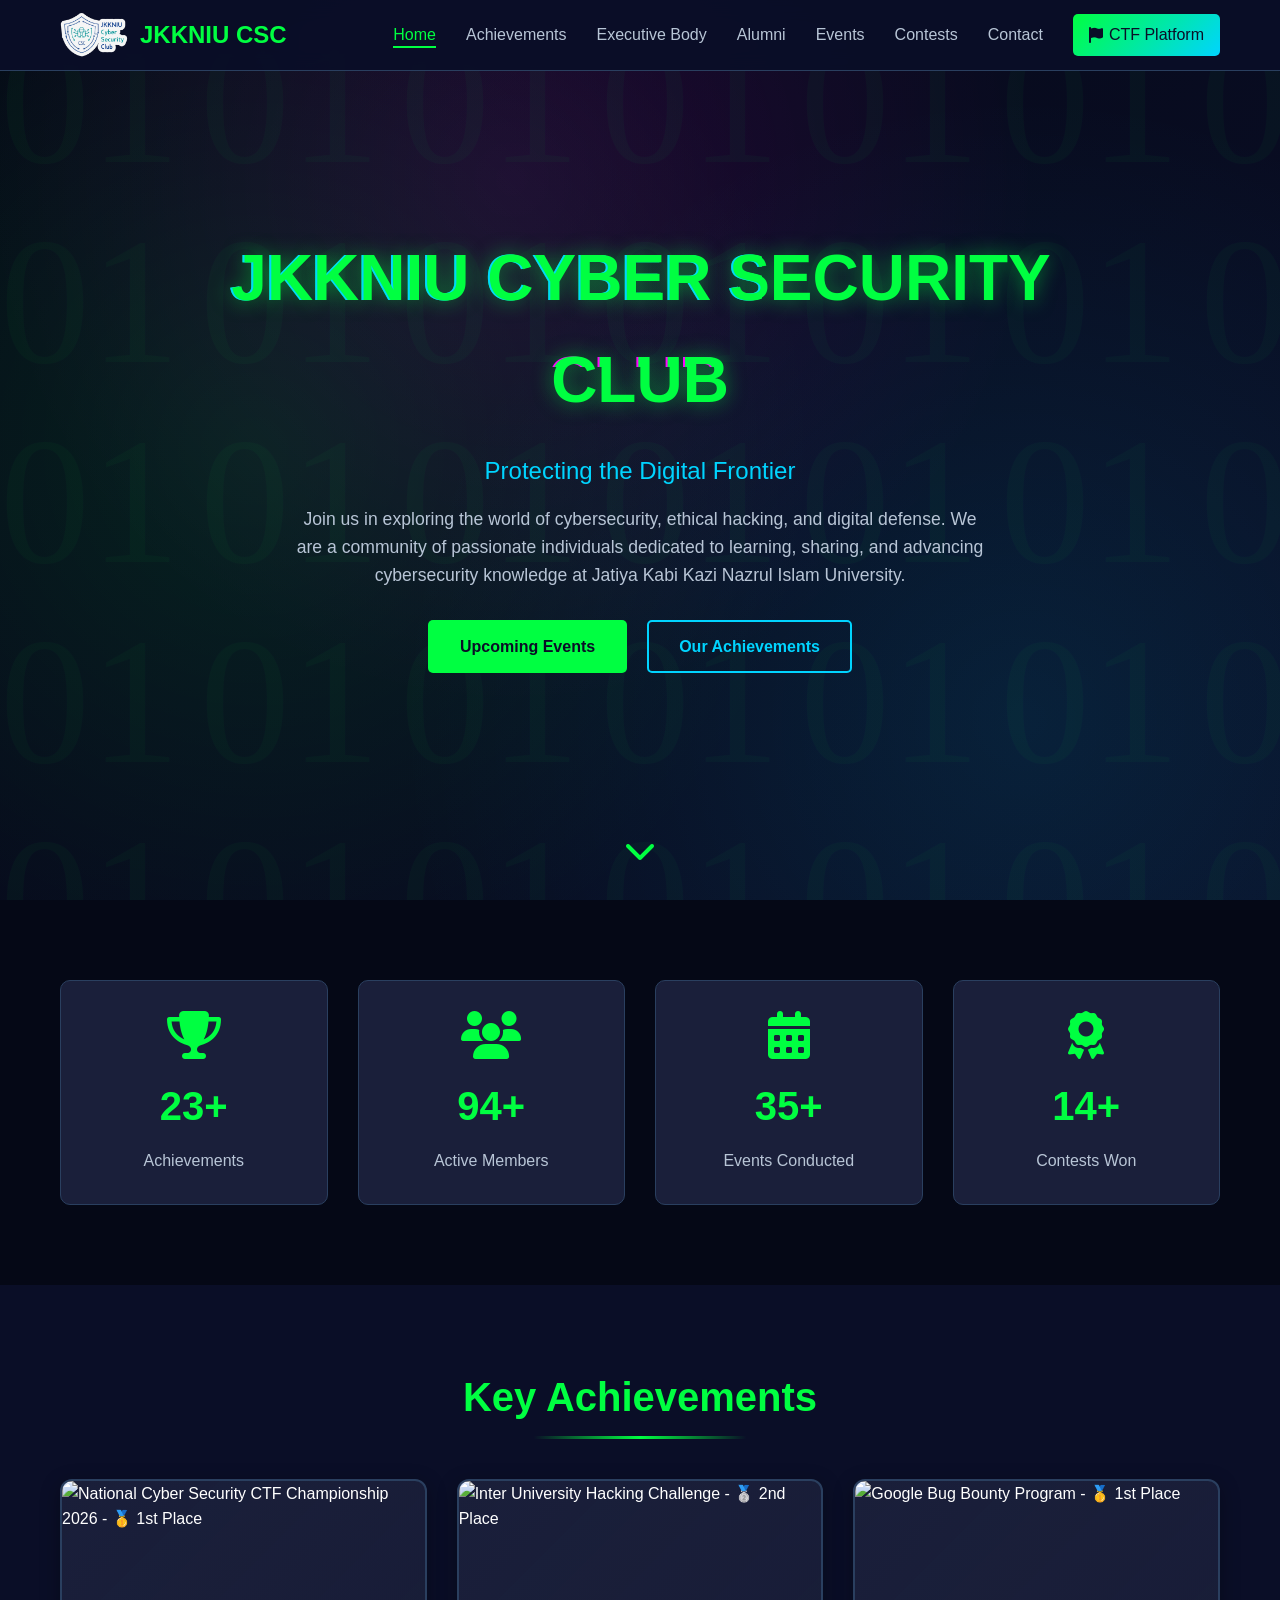
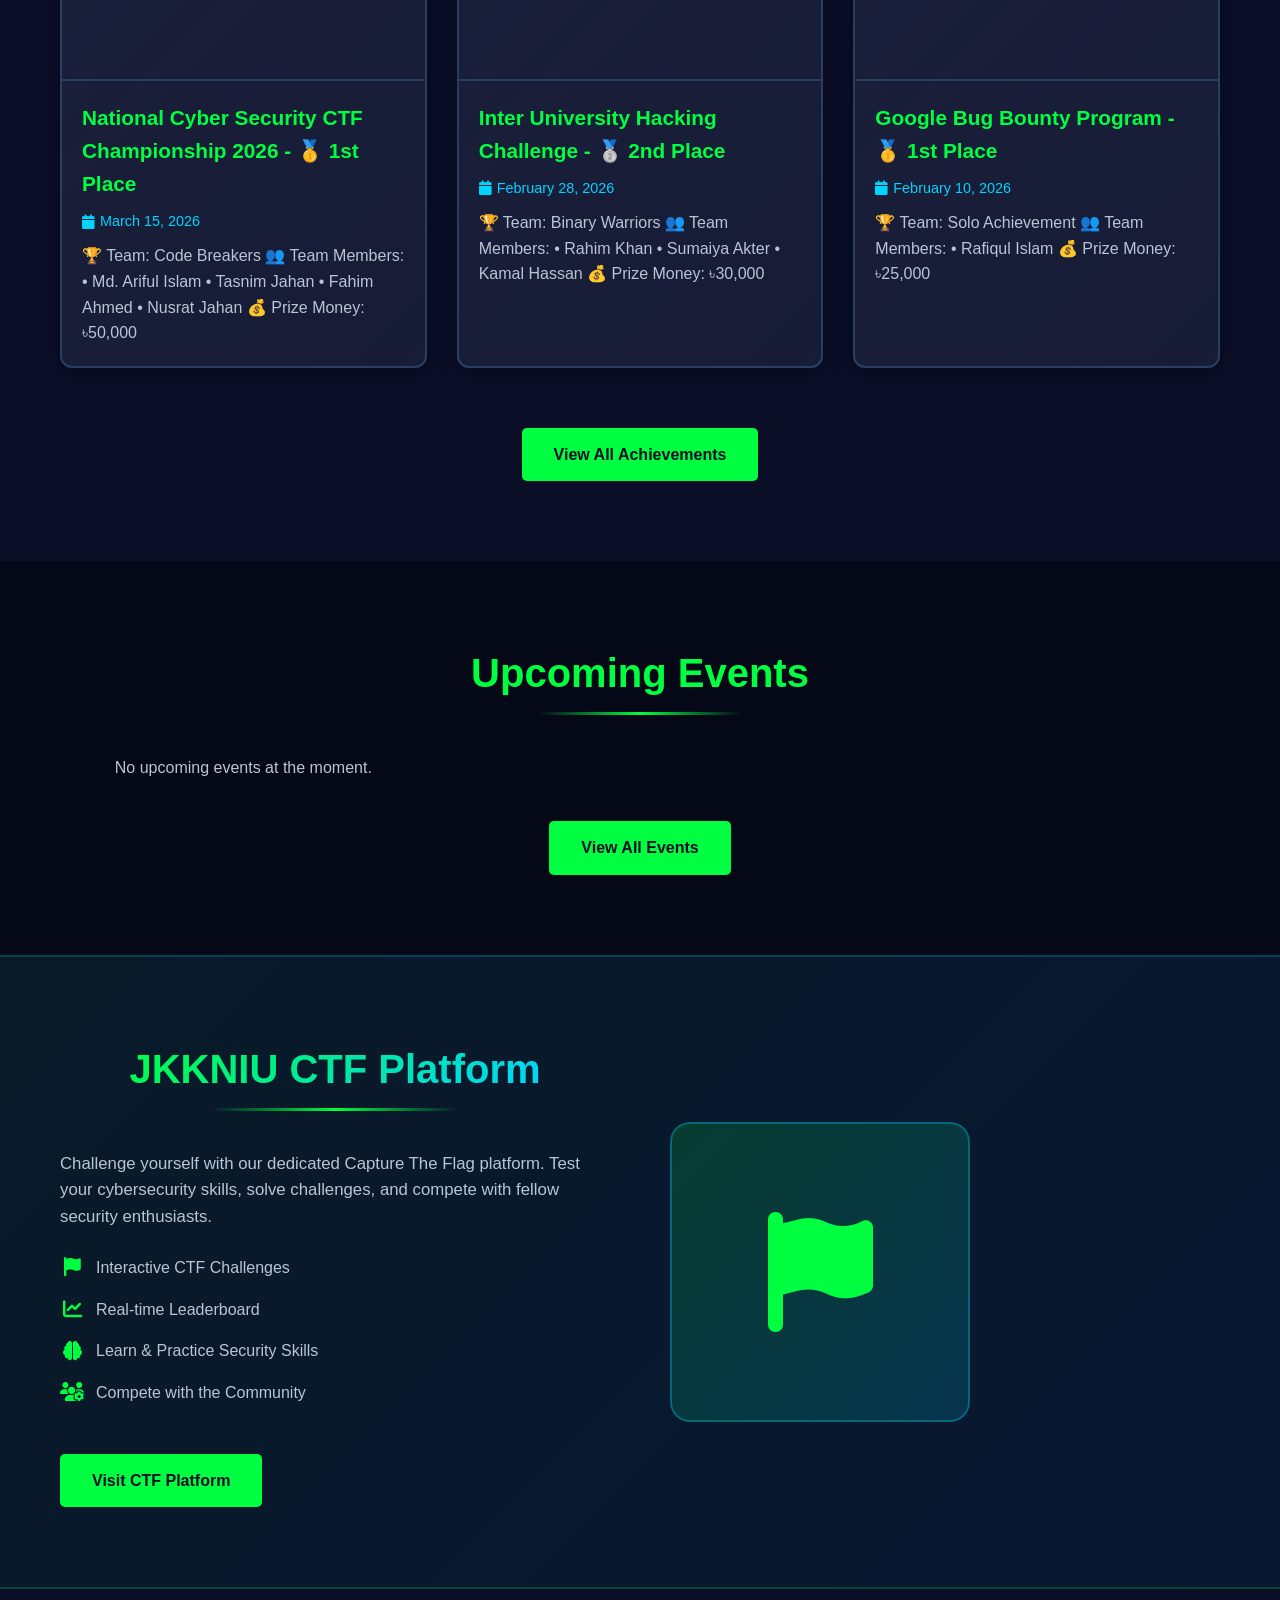
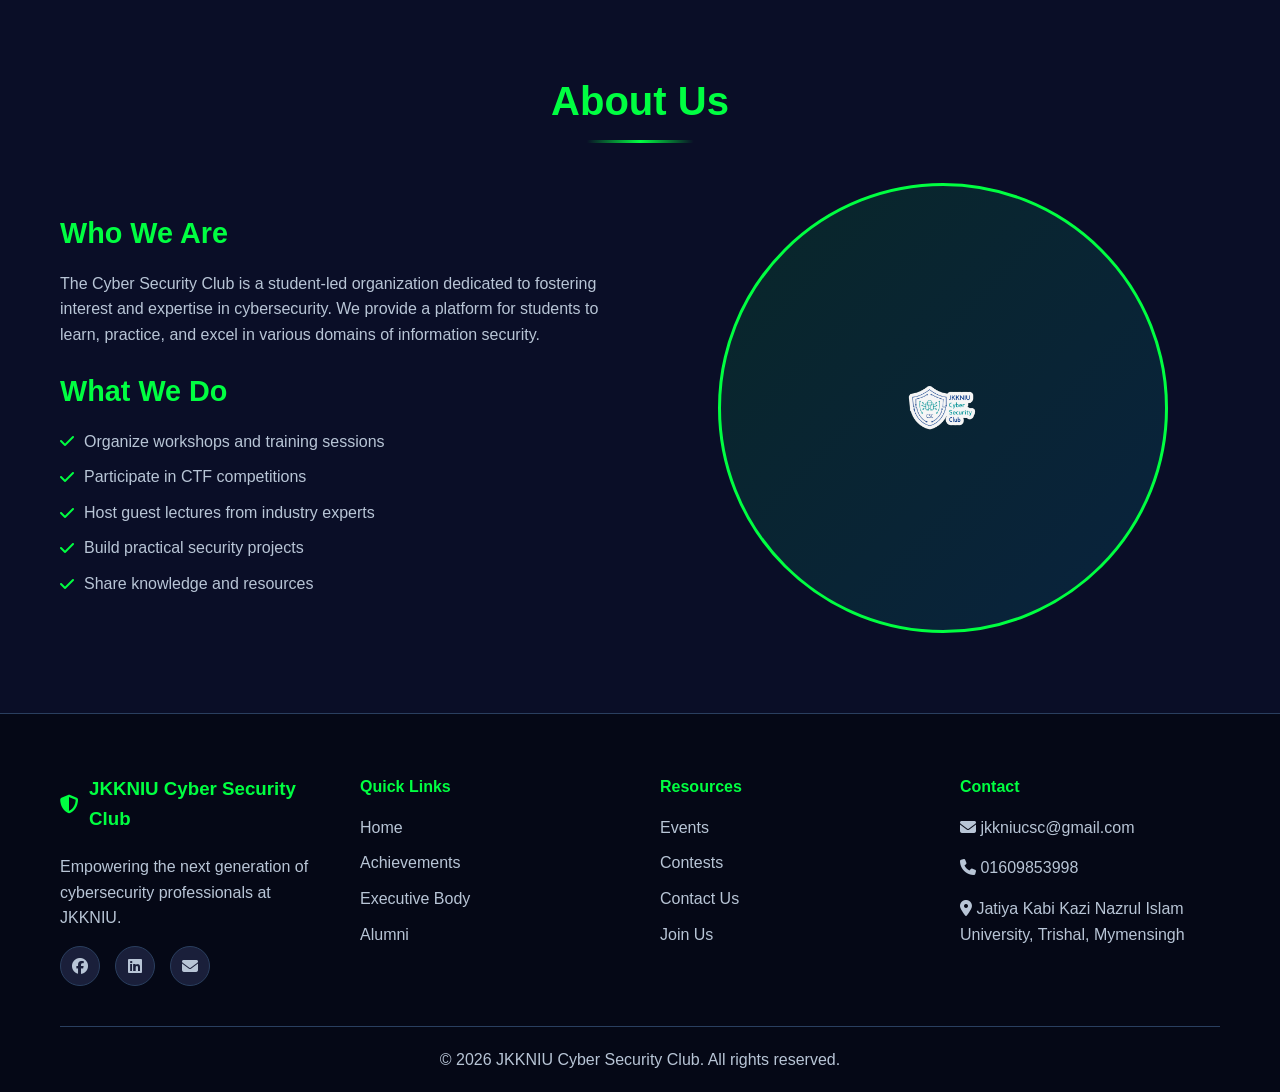
==== commit b1696d7f: "add new feature" ====
--- a/index.html
+++ b/index.html
@@ -12,8 +12,8 @@
     <nav class="navbar" id="navbar">
         <div class="nav-container">
             <div class="logo">
-                <i class="fas fa-shield-alt"></i>
-                <span>CyberSec Club</span>
+                <img src="/club_logo.png"" alt="JKKNIU Cyber Security Club" class="logo-img">
+                <p>JKKNIU CSC</p>
             </div>
             <div class="hamburger" id="hamburger">
                 <span></span>
@@ -28,6 +28,7 @@
                 <li><a href="events.html">Events</a></li>
                 <li><a href="contests.html">Contests</a></li>
                 <li><a href="#contact">Contact</a></li>
+                <li><a href="https://jkkniuctf.tech" target="_blank" class="ctf-nav-link"><i class="fas fa-flag"></i> CTF Platform</a></li>
             </ul>
         </div>
     </nav>
@@ -36,10 +37,9 @@
     <section class="hero">
         <div class="hero-overlay"></div>
         <div class="hero-content">
-            <h1 class="glitch" data-text="CYBER SECURITY CLUB">CYBER SECURITY CLUB</h1>
+            <h1 class="glitch" data-text="JKKNIU CYBER SECURITY CLUB">JKKNIU CYBER SECURITY CLUB</h1>
             <p class="tagline">Protecting the Digital Frontier</p>
-            <p class="intro">Join us in exploring the world of cybersecurity, ethical hacking, and digital defense. 
-            We are a community of passionate individuals dedicated to learning, sharing, and advancing cybersecurity knowledge.</p>
+            <p class="intro">Join us in exploring the world of cybersecurity, ethical hacking, and digital defense. We are a community of passionate individuals dedicated to learning, sharing, and advancing cybersecurity knowledge at Jatiya Kabi Kazi Nazrul Islam University.</p>
             <div class="cta-buttons">
                 <a href="#events" class="btn btn-primary">Upcoming Events</a>
                 <a href="#achievements" class="btn btn-secondary">Our Achievements</a>
@@ -100,6 +100,28 @@
             </div>
             <div class="view-all">
                 <a href="events.html" class="btn btn-primary">View All Events</a>
+            </div>
+        </div>
+    </section>
+
+    <!-- CTF Platform Section -->
+    <section class="ctf-platform">
+        <div class="container">
+            <div class="ctf-content">
+                <div class="ctf-info">
+                    <h2 class="section-title">JKKNIU CTF Platform</h2>
+                    <p>Challenge yourself with our dedicated Capture The Flag platform. Test your cybersecurity skills, solve challenges, and compete with fellow security enthusiasts.</p>
+                    <ul class="ctf-features">
+                        <li><i class="fas fa-flag"></i> Interactive CTF Challenges</li>
+                        <li><i class="fas fa-chart-line"></i> Real-time Leaderboard</li>
+                        <li><i class="fas fa-brain"></i> Learn & Practice Security Skills</li>
+                        <li><i class="fas fa-users-cog"></i> Compete with the Community</li>
+                    </ul>
+                    <a href="https://jkkniuctf.tech" target="_blank" class="btn btn-primary">Visit CTF Platform</a>
+                </div>
+                <div class="ctf-icon">
+                    <i class="fas fa-flag"></i>
+                </div>
             </div>
         </div>
     </section>
@@ -123,7 +145,7 @@
                 </div>
                 <div class="about-image">
                     <div class="security-visual">
-                        <i class="fas fa-shield-alt"></i>
+                        <img src="/club_logo.png" alt="JKKNIU Cyber Security Club" class="logo-img">
                     </div>
                 </div>
             </div>
@@ -135,14 +157,12 @@
         <div class="container">
             <div class="footer-content">
                 <div class="footer-section">
-                    <h3><i class="fas fa-shield-alt"></i> CyberSec Club</h3>
-                    <p>Empowering the next generation of cybersecurity professionals.</p>
+                    <h3><i class="fas fa-shield-alt"></i> JKKNIU Cyber Security Club</h3>
+                    <p>Empowering the next generation of cybersecurity professionals at JKKNIU.</p>
                     <div class="social-links">
-                        <a href="#" aria-label="Facebook"><i class="fab fa-facebook"></i></a>
-                        <a href="#" aria-label="Twitter"><i class="fab fa-twitter"></i></a>
-                        <a href="#" aria-label="LinkedIn"><i class="fab fa-linkedin"></i></a>
-                        <a href="#" aria-label="GitHub"><i class="fab fa-github"></i></a>
-                        <a href="#" aria-label="Discord"><i class="fab fa-discord"></i></a>
+                        <a href="https://web.facebook.com/jkkniu.csc" target="_blank" aria-label="Facebook"><i class="fab fa-facebook"></i></a>
+                        <a href="https://www.linkedin.com/company/jkkniu-cyber-security-club" target="_blank" aria-label="LinkedIn"><i class="fab fa-linkedin"></i></a>
+                        <a href="mailto:jkkniucsc@gmail.com" aria-label="Email"><i class="fas fa-envelope"></i></a>
                     </div>
                 </div>
                 <div class="footer-section">
@@ -165,13 +185,13 @@
                 </div>
                 <div class="footer-section">
                     <h4>Contact</h4>
-                    <p><i class="fas fa-envelope"></i> info@cybersecclub.edu</p>
-                    <p><i class="fas fa-phone"></i> +1 (555) 123-4567</p>
-                    <p><i class="fas fa-map-marker-alt"></i> University Campus, Building A</p>
+                    <p><i class="fas fa-envelope"></i> <a href="mailto:jkkniucsc@gmail.com">jkkniucsc@gmail.com</a></p>
+                    <p><i class="fas fa-phone"></i> <a href="tel:+8801609853998">01609853998</a></p>
+                    <p><i class="fas fa-map-marker-alt"></i> Jatiya Kabi Kazi Nazrul Islam University, Trishal, Mymensingh</p>
                 </div>
             </div>
             <div class="footer-bottom">
-                <p>&copy; 2026 Cyber Security Club. All rights reserved.</p>
+                <p>&copy; 2026 JKKNIU Cyber Security Club. All rights reserved.</p>
             </div>
         </div>
     </footer>
--- a/css/style.css
+++ b/css/style.css
@@ -93,6 +93,20 @@
     font-size: 1.8rem;
 }
 
+.logo-img {
+    height: 70px;
+    width: auto;
+    display: block;
+}
+
+.about-logo-img {
+    height: 1000px;
+    width: auto;
+    display: block;
+    margin: 0 auto;
+    filter: drop-shadow(0 4px 15px rgba(0, 255, 65, 0.3));
+}
+
 .nav-menu {
     display: flex;
     gap: 30px;
@@ -125,6 +139,30 @@
 .nav-menu a:hover::after,
 .nav-menu a.active::after {
     width: 100%;
+}
+
+.ctf-nav-link {
+    background: linear-gradient(135deg, var(--primary-color), var(--secondary-color)) !important;
+    color: var(--bg-dark) !important;
+    padding: 8px 16px !important;
+    border-radius: 5px;
+    font-weight: 600;
+    display: flex !important;
+    align-items: center;
+    gap: 6px;
+    transition: all 0.3s ease;
+}
+
+.ctf-nav-link:hover {
+    background: transparent !important;
+    border: 2px solid var(--primary-color) !important;
+    color: var(--primary-color) !important;
+    box-shadow: 0 0 15px rgba(0, 255, 65, 0.3);
+    padding: 6px 14px !important;
+}
+
+.ctf-nav-link::after {
+    display: none !important;
 }
 
 .hamburger {
@@ -536,8 +574,8 @@
 }
 
 .security-visual {
-    width: 300px;
-    height: 300px;
+    width: 450px;
+    height: 450px;
     margin: 0 auto;
     display: flex;
     align-items: center;
@@ -1083,6 +1121,19 @@
     line-height: 1.3;
 }
 
+.contest-date {
+    font-size: 0.9rem;
+    color: var(--text-secondary);
+    display: flex;
+    align-items: center;
+    gap: 8px;
+    margin: 0 0 15px 0;
+}
+
+.contest-date i {
+    color: var(--secondary-color);
+}
+
 .contest-winners {
     display: flex;
     flex-direction: column;
@@ -1871,15 +1922,16 @@
 }
 
 .achievement-timeline-card-info {
-    padding: 20px;
+    padding: 24px;
     flex-grow: 1;
     display: flex;
     flex-direction: column;
-    gap: 12px;
+    gap: 16px;
+    background: linear-gradient(180deg, rgba(10, 14, 39, 0.5) 0%, rgba(26, 31, 58, 0.3) 100%);
 }
 
 .achievement-timeline-card-info h3 {
-    font-size: 1.2rem;
+    font-size: 1.1rem;
     font-weight: 700;
     color: var(--text-primary);
     margin: 0;
@@ -1889,53 +1941,88 @@
     -webkit-line-clamp: 2;
     line-clamp: 2;
     -webkit-box-orient: vertical;
+    line-height: 1.3;
+    text-align: center;
 }
 
 .achievement-timeline-meta {
     display: flex;
     flex-direction: column;
-    gap: 8px;
+    gap: 12px;
     font-size: 0.9rem;
+    padding-top: 12px;
+    border-top: 1px solid rgba(0, 212, 255, 0.2);
 }
 
 .achievement-timeline-position {
     position: absolute;
-    top: 10px;
-    left: 10px;
+    top: 14px;
+    left: 14px;
+    color: #000;
+    font-weight: 800;
+    display: inline-block;
+    padding: 10px 16px;
+    background: linear-gradient(135deg, #00ff41 0%, #00d4ff 100%);
+    border: 2px solid #00ff41;
+    border-radius: 8px;
+    text-transform: uppercase;
+    letter-spacing: 1.5px;
+    font-size: 0.75rem;
+    z-index: 10;
+    box-shadow: 0 6px 20px rgba(0, 255, 65, 0.5), inset 0 1px 0 rgba(255, 255, 255, 0.3);
+}
+
+.achievement-timeline-date {
+    color: var(--text-secondary);
+    display: flex;
+    align-items: center;
+    gap: 8px;
+    font-size: 0.85rem;
+}
+
+.achievement-timeline-date i {
     color: var(--secondary-color);
-    font-weight: 600;
-    display: inline-block;
-    padding: 6px 12px;
-    background: rgba(0, 212, 255, 0.15);
-    border: 1px solid rgba(0, 212, 255, 0.4);
-    border-radius: 4px;
+    font-size: 0.95rem;
+}
+
+.achievement-timeline-detail {
+    background: rgba(0, 212, 255, 0.08);
+    color: var(--text-primary);
+    display: flex;
+    align-items: flex-start;
+    gap: 12px;
+    font-size: 0.9rem;
+    padding: 12px 14px;
+    border-radius: 8px;
+    border-left: 3px solid var(--secondary-color);
+    transition: all 0.3s ease;
+}
+
+.achievement-timeline-detail:hover {
+    background: rgba(0, 212, 255, 0.12);
+    transform: translateX(4px);
+}
+
+.achievement-timeline-detail i {
+    color: var(--primary-color);
+    font-size: 1rem;
+    flex-shrink: 0;
+    width: 20px;
+    text-align: center;
+}
+
+.achievement-timeline-detail strong {
+    color: var(--secondary-color);
+    display: block;
+    font-size: 0.8rem;
     text-transform: uppercase;
     letter-spacing: 0.5px;
-    font-size: 0.75rem;
-    z-index: 5;
-}
-
-.achievement-timeline-date {
-    color: var(--text-secondary);
-    display: flex;
-    align-items: center;
-    gap: 6px;
-}
-
-.achievement-timeline-date i {
-    color: var(--secondary-color);
-}
-
-.achievement-timeline-detail {
-    color: var(--text-secondary);
-    display: flex;
-    align-items: center;
-    gap: 6px;
-    font-size: 0.9rem;
-}
-
-.achievement-timeline-detail i {
-    color: var(--secondary-color);
+    margin-bottom: 2px;
+}
+
+.achievement-timeline-detail span {
+    display: block;
+    color: var(--text-secondary);
 }
 
 /* Responsive Achievement Timeline */
@@ -2849,3 +2936,109 @@
     }
 }
 
+/* CTF Platform Section */
+.ctf-platform {
+    background: linear-gradient(135deg, rgba(0, 255, 65, 0.05) 0%, rgba(0, 212, 255, 0.05) 100%);
+    padding: 80px 20px;
+    border-top: 2px solid rgba(0, 212, 255, 0.2);
+    border-bottom: 2px solid rgba(0, 255, 65, 0.2);
+}
+
+.ctf-content {
+    display: grid;
+    grid-template-columns: 1fr 1fr;
+    gap: 60px;
+    align-items: center;
+}
+
+.ctf-info h2 {
+    margin-top: 0;
+    background: linear-gradient(135deg, var(--primary-color), var(--secondary-color));
+    -webkit-background-clip: text;
+    -webkit-text-fill-color: transparent;
+    background-clip: text;
+}
+
+.ctf-info p {
+    color: var(--text-secondary);
+    font-size: 1.05rem;
+    line-height: 1.6;
+    margin-bottom: 24px;
+}
+
+.ctf-features {
+    list-style: none;
+    padding: 0;
+    margin: 24px 0;
+    display: flex;
+    flex-direction: column;
+    gap: 16px;
+}
+
+.ctf-features li {
+    display: flex;
+    align-items: center;
+    gap: 12px;
+    color: var(--text-secondary);
+    font-size: 1rem;
+}
+
+.ctf-features i {
+    color: var(--primary-color);
+    font-size: 1.2rem;
+    width: 24px;
+    text-align: center;
+}
+
+.ctf-info .btn {
+    margin-top: 24px;
+    display: inline-block;
+}
+
+.ctf-icon {
+    display: flex;
+    align-items: center;
+    justify-content: center;
+    width: 300px;
+    height: 300px;
+    background: linear-gradient(135deg, rgba(0, 255, 65, 0.15), rgba(0, 212, 255, 0.15));
+    border: 2px solid rgba(0, 212, 255, 0.3);
+    border-radius: 20px;
+    font-size: 120px;
+    color: var(--primary-color);
+    animation: float 3s ease-in-out infinite;
+}
+
+@keyframes float {
+    0%, 100% {
+        transform: translateY(0px);
+    }
+    50% {
+        transform: translateY(-20px);
+    }
+}
+
+@media (max-width: 768px) {
+    .ctf-platform {
+        padding: 60px 20px;
+    }
+
+    .ctf-content {
+        grid-template-columns: 1fr;
+        gap: 40px;
+    }
+
+    .ctf-icon {
+        width: 250px;
+        height: 250px;
+        font-size: 80px;
+    }
+
+    .ctf-info p {
+        font-size: 1rem;
+    }
+
+    .ctf-features li {
+        font-size: 0.95rem;
+    }
+}
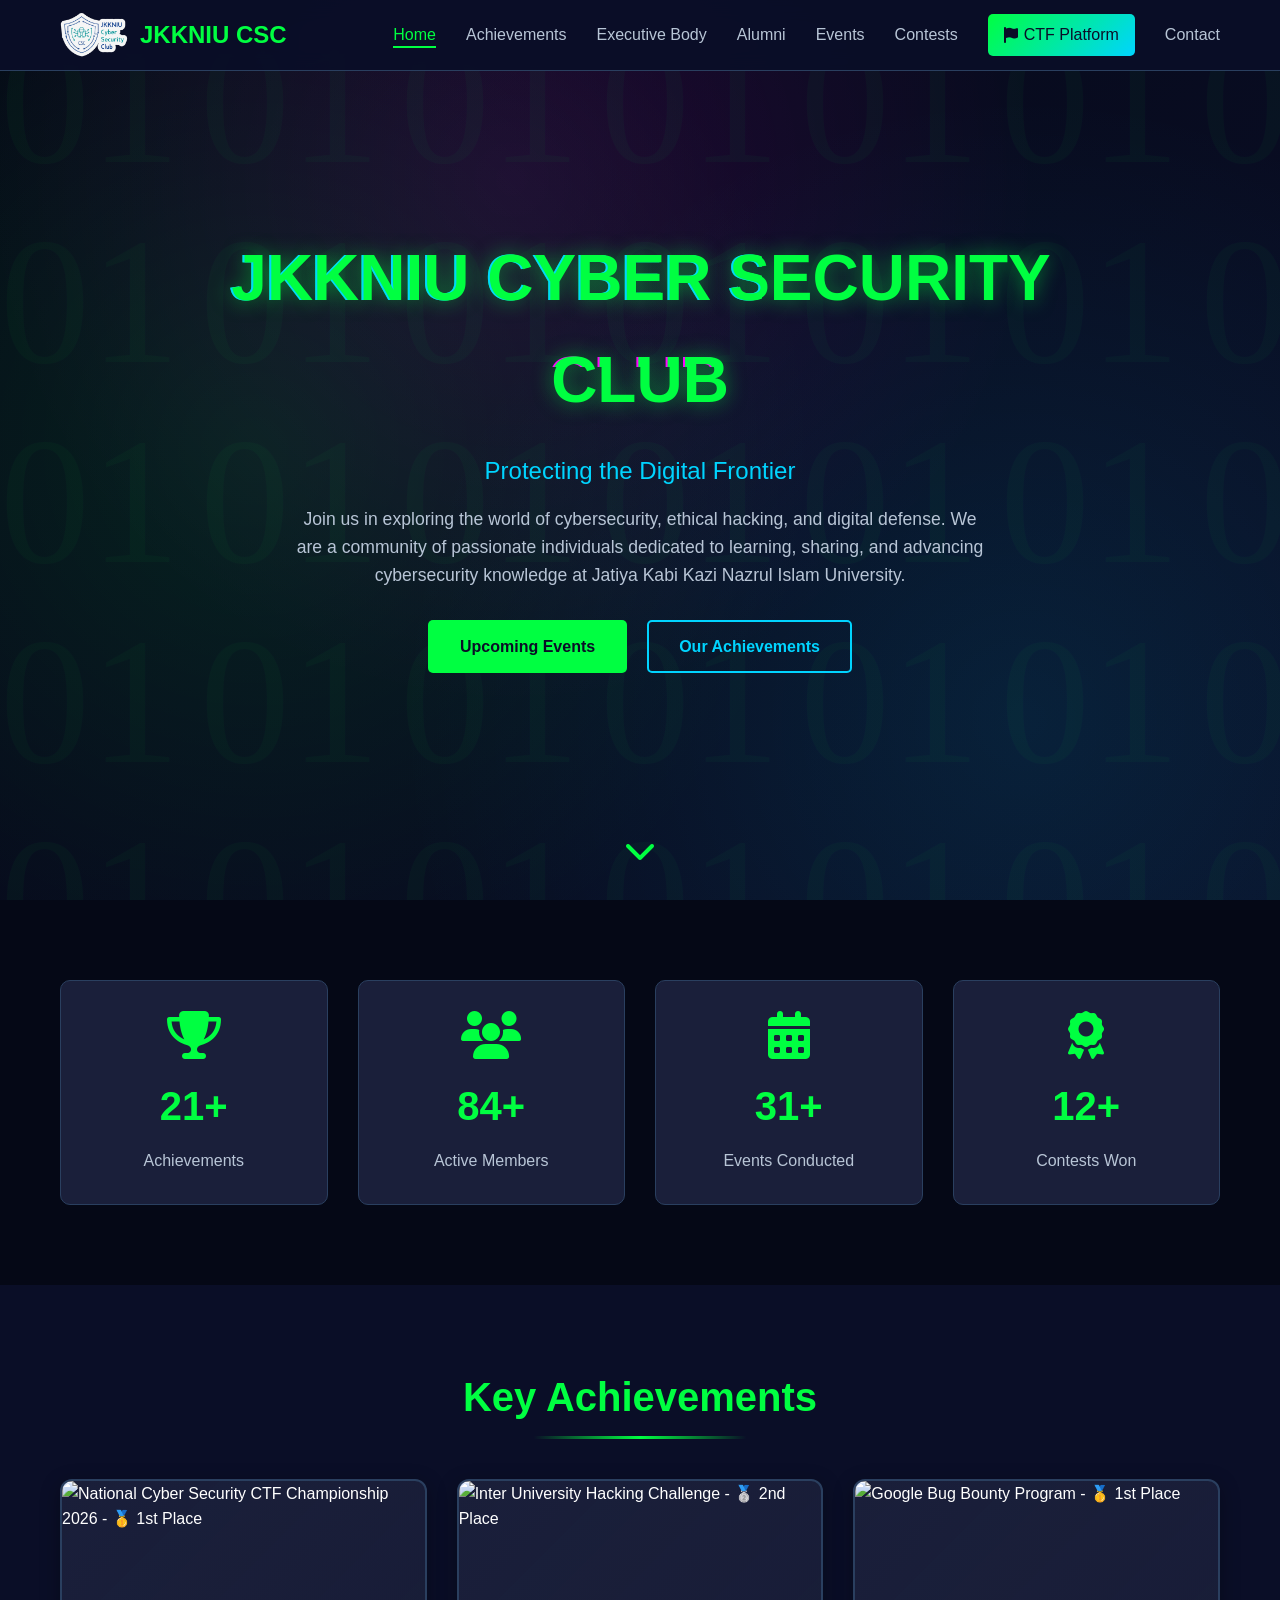
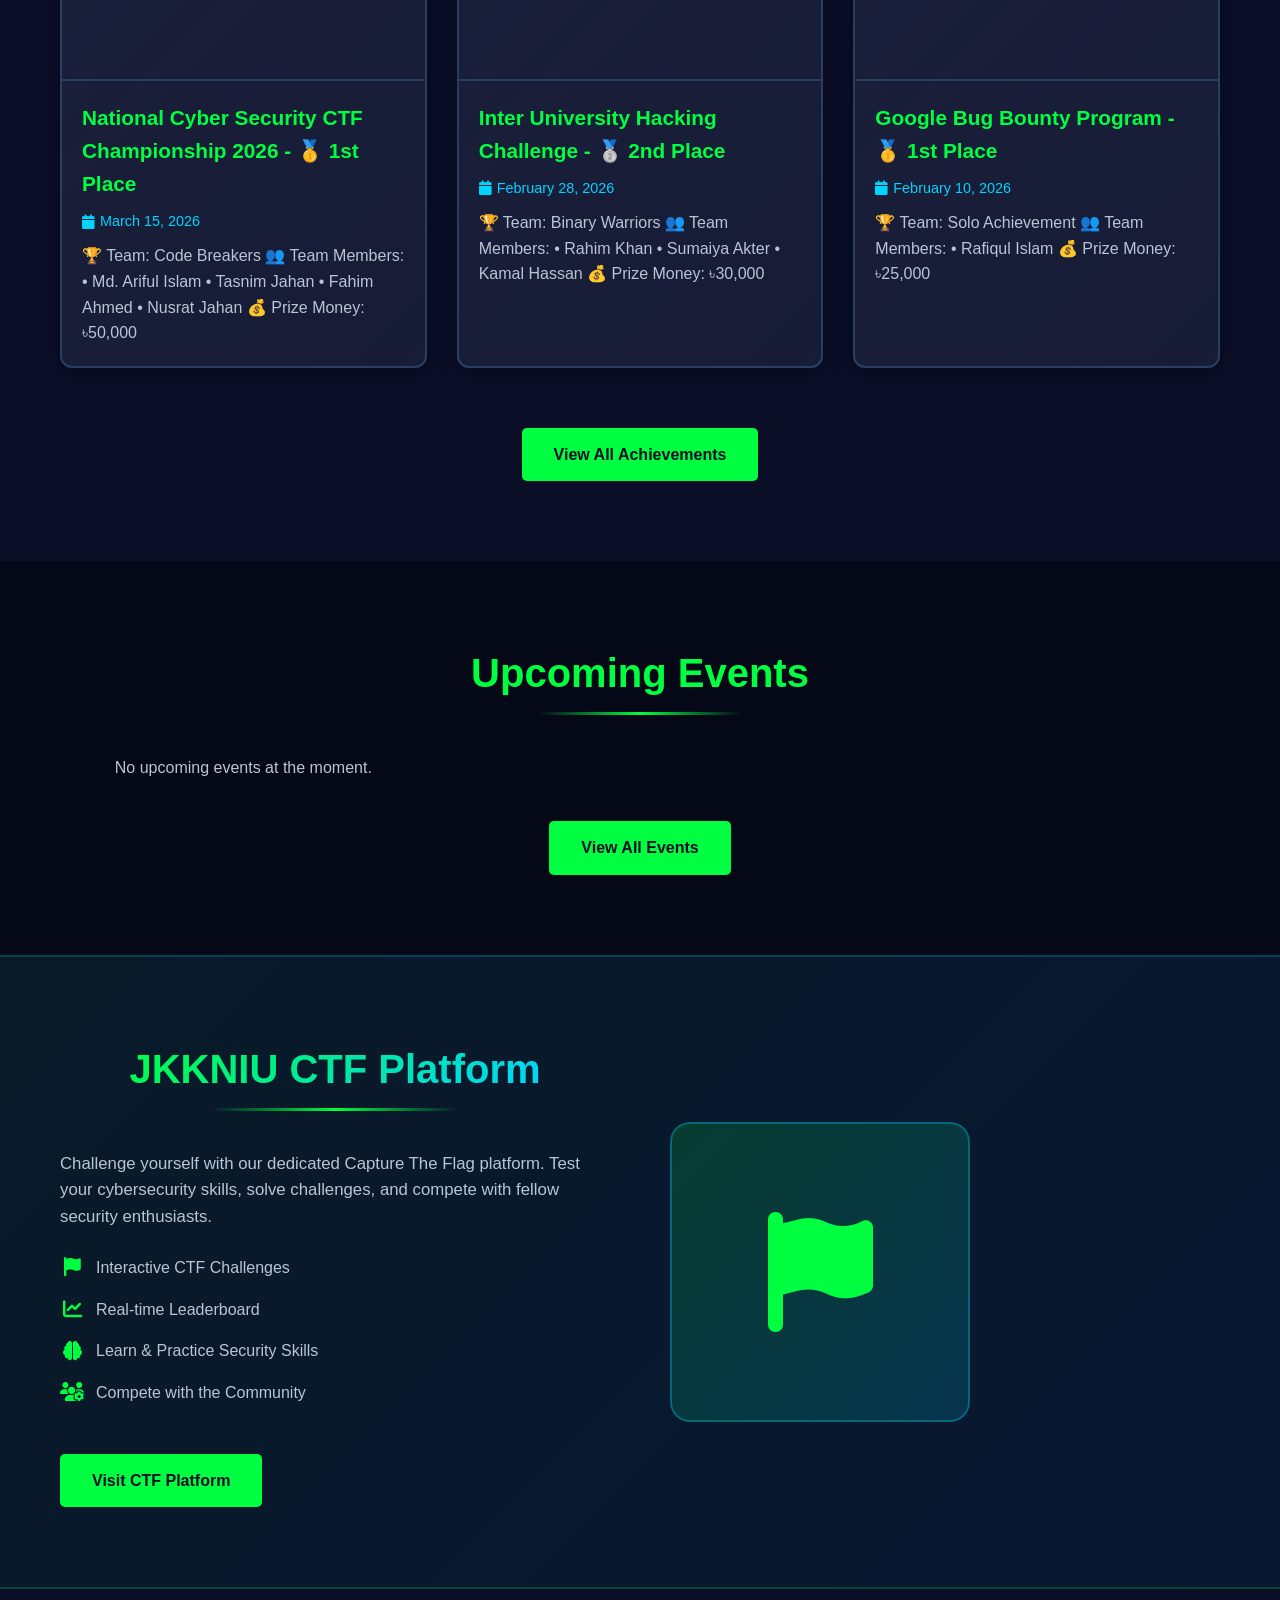
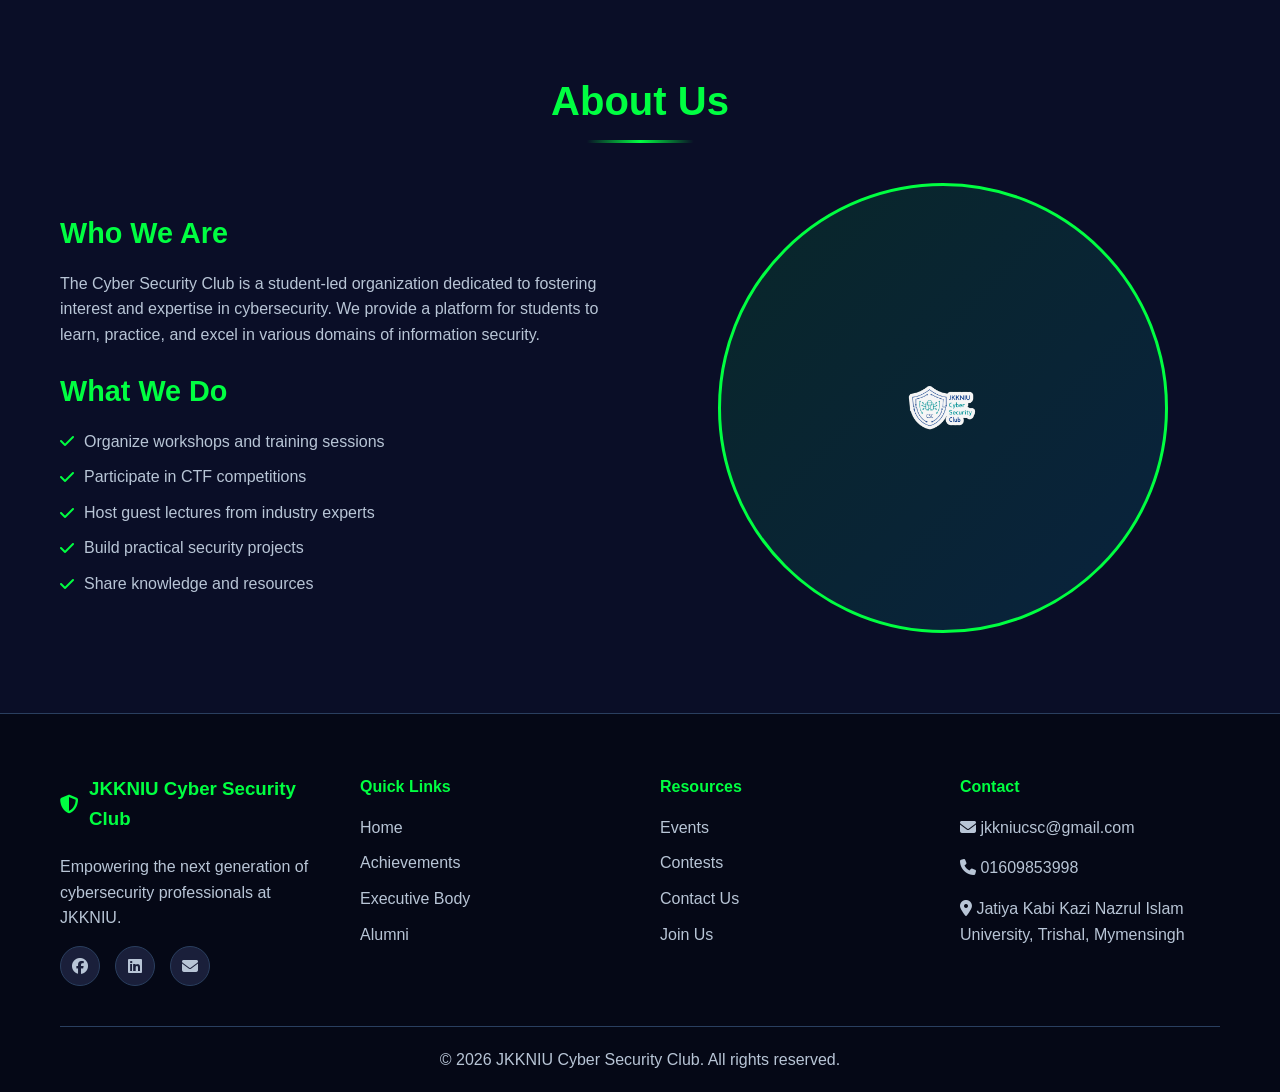
==== commit 90e67baa: "move contact button" ====
--- a/index.html
+++ b/index.html
@@ -27,8 +27,8 @@
                 <li><a href="alumni.html">Alumni</a></li>
                 <li><a href="events.html">Events</a></li>
                 <li><a href="contests.html">Contests</a></li>
+                <li><a href="https://jkkniuctf.tech" target="_blank" class="ctf-nav-link"><i class="fas fa-flag"></i> CTF Platform</a></li>
                 <li><a href="#contact">Contact</a></li>
-                <li><a href="https://jkkniuctf.tech" target="_blank" class="ctf-nav-link"><i class="fas fa-flag"></i> CTF Platform</a></li>
             </ul>
         </div>
     </nav>
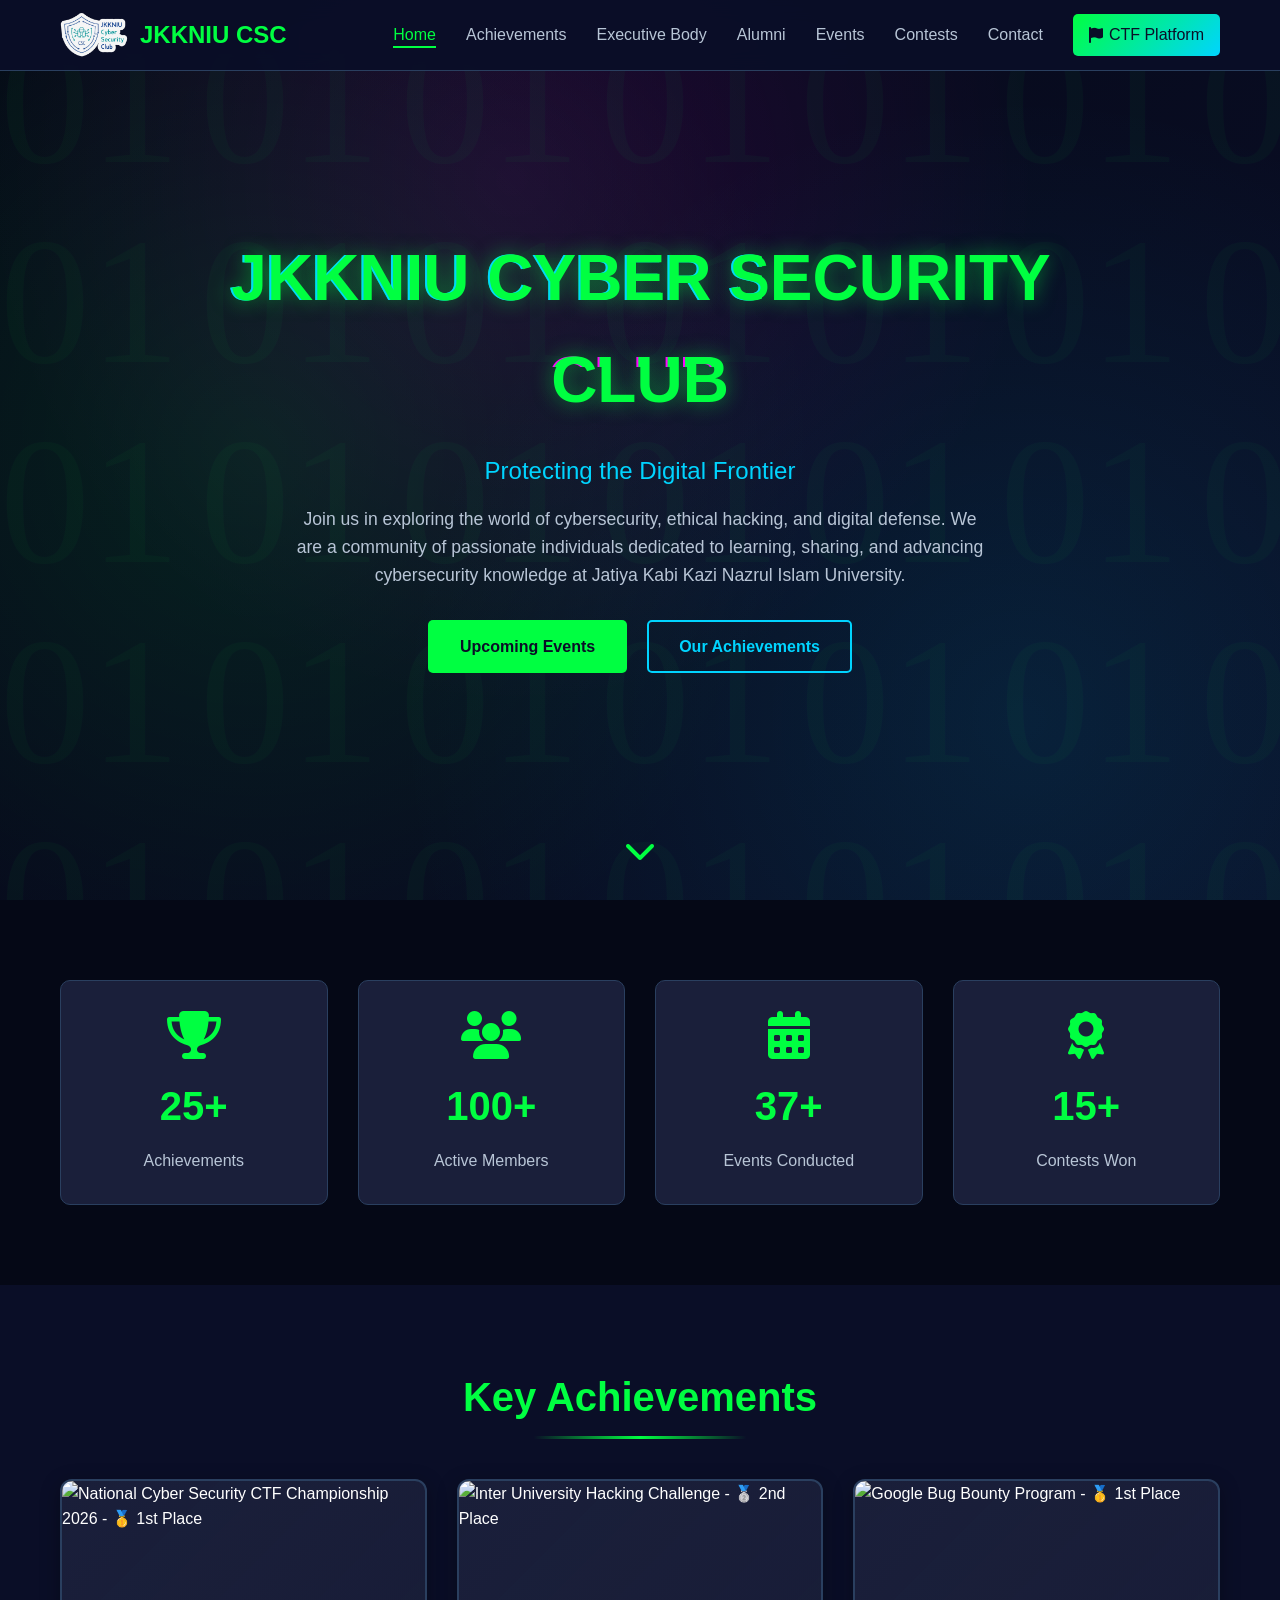
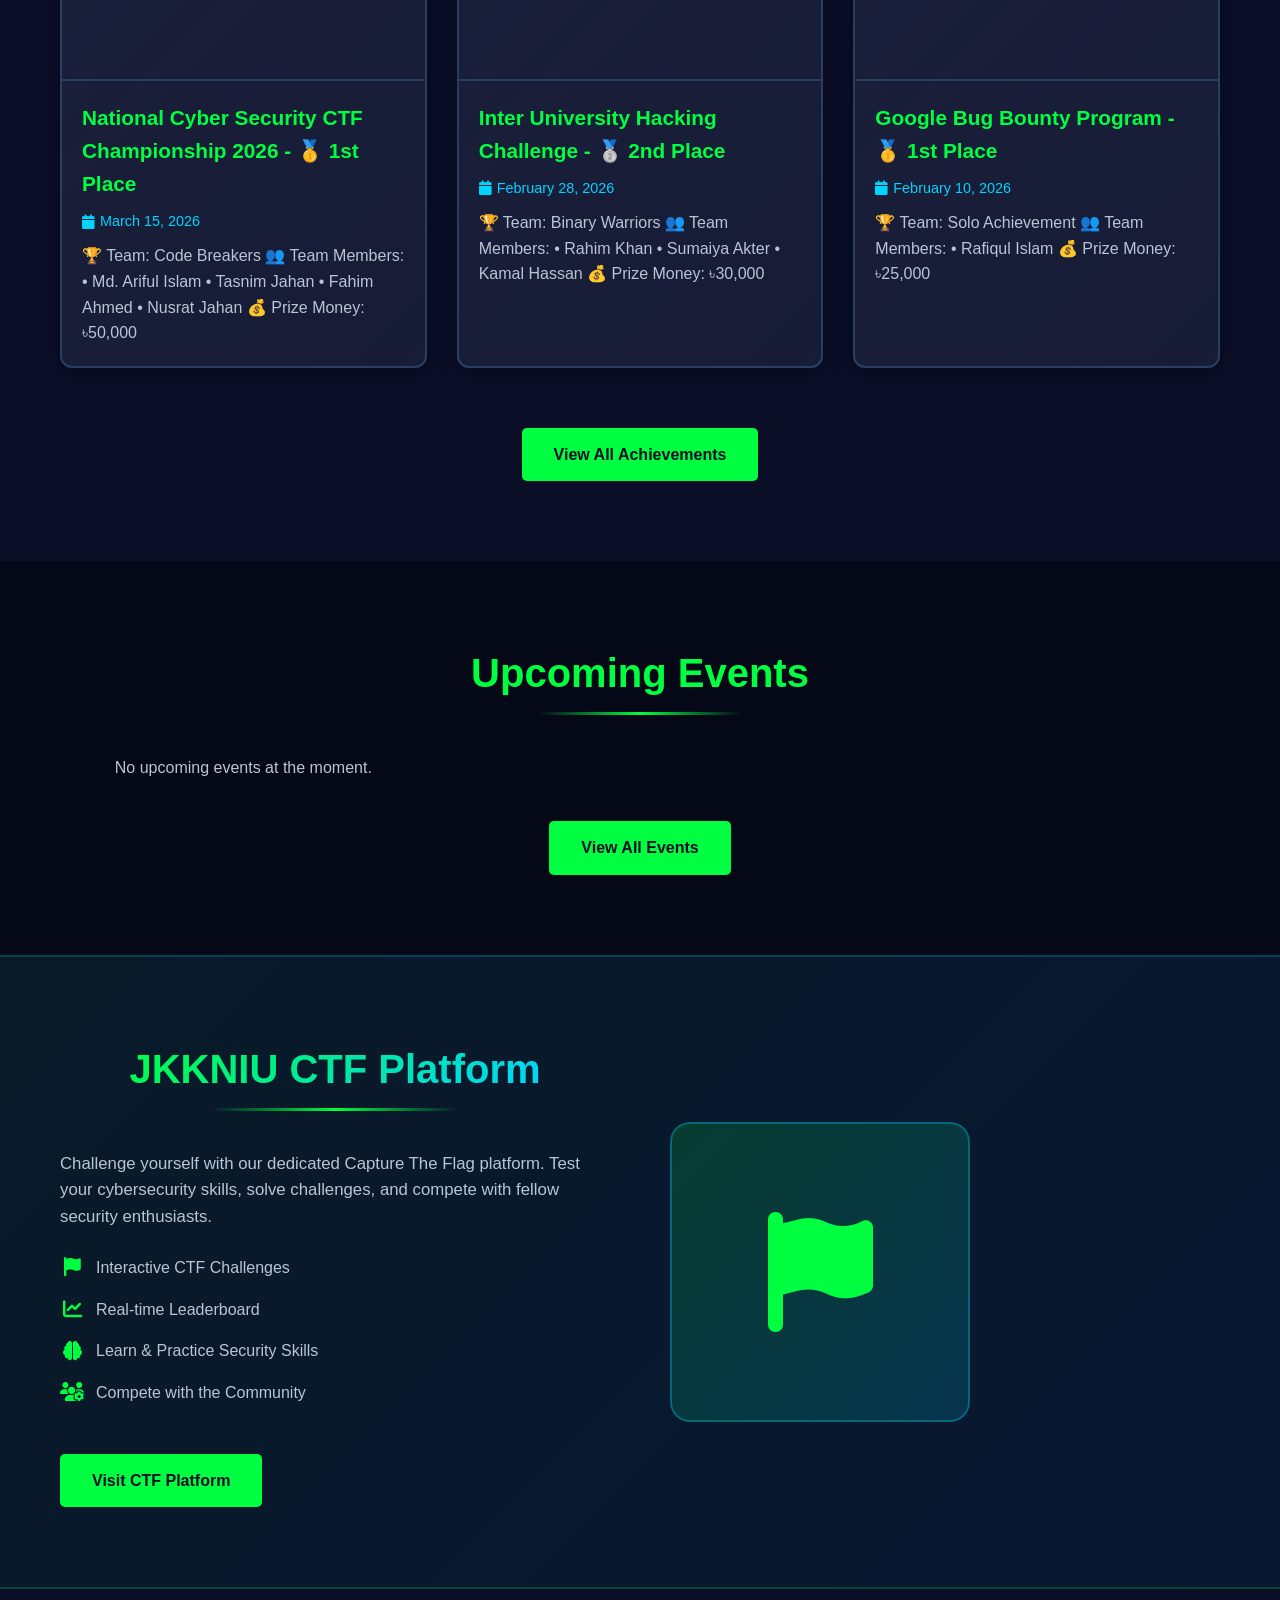
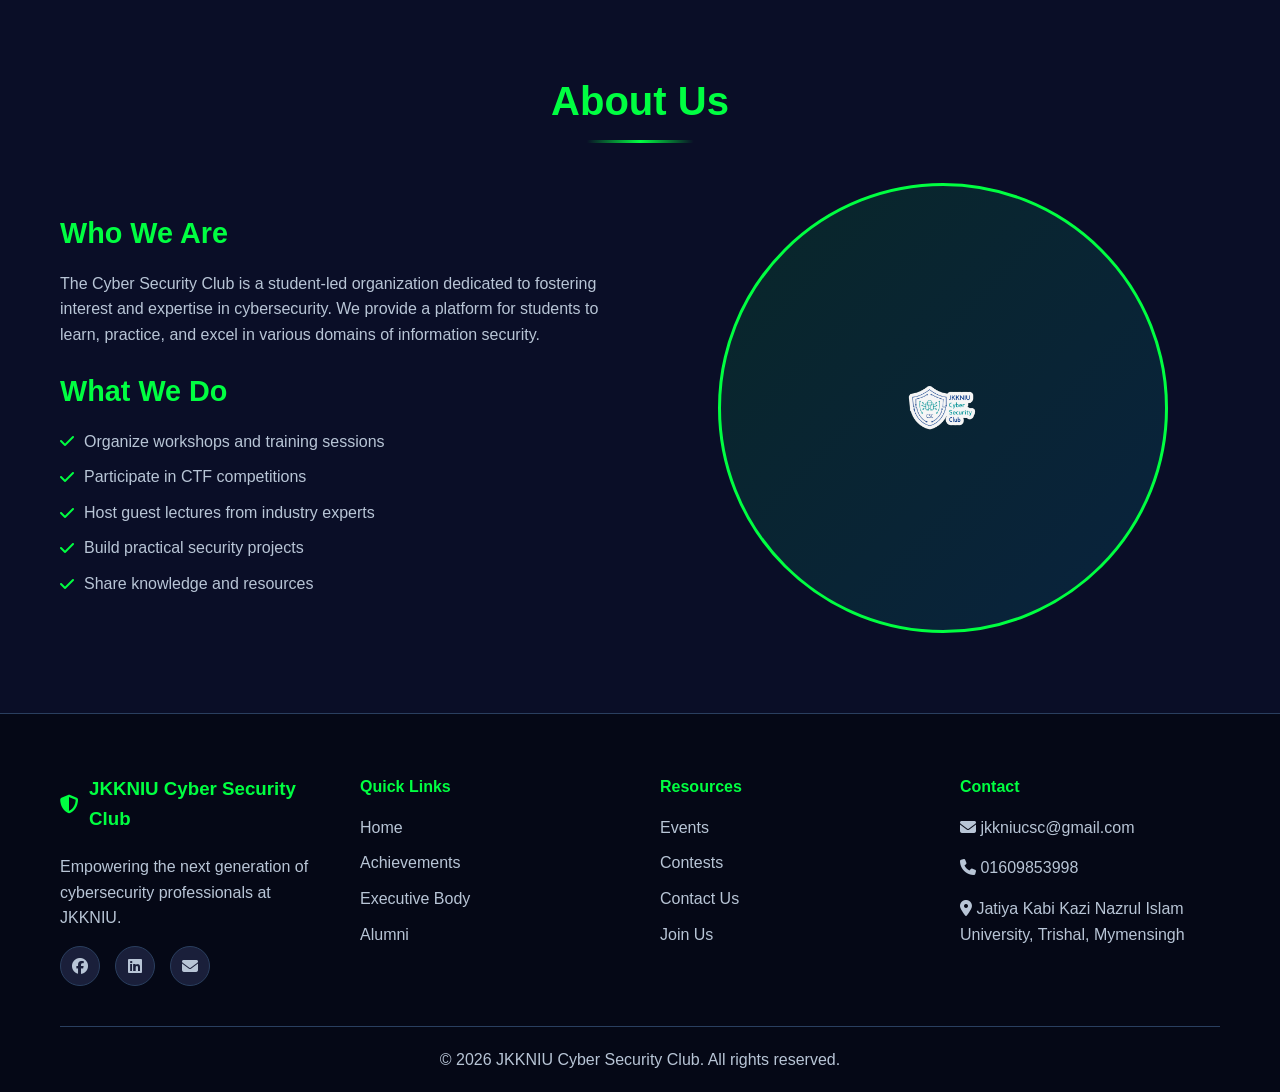
==== commit f84dc9a4: "move contact button" ====
--- a/index.html
+++ b/index.html
@@ -27,8 +27,8 @@
                 <li><a href="alumni.html">Alumni</a></li>
                 <li><a href="events.html">Events</a></li>
                 <li><a href="contests.html">Contests</a></li>
+                <li><a href="#contact">Contact</a></li>
                 <li><a href="https://jkkniuctf.tech" target="_blank" class="ctf-nav-link"><i class="fas fa-flag"></i> CTF Platform</a></li>
-                <li><a href="#contact">Contact</a></li>
             </ul>
         </div>
     </nav>
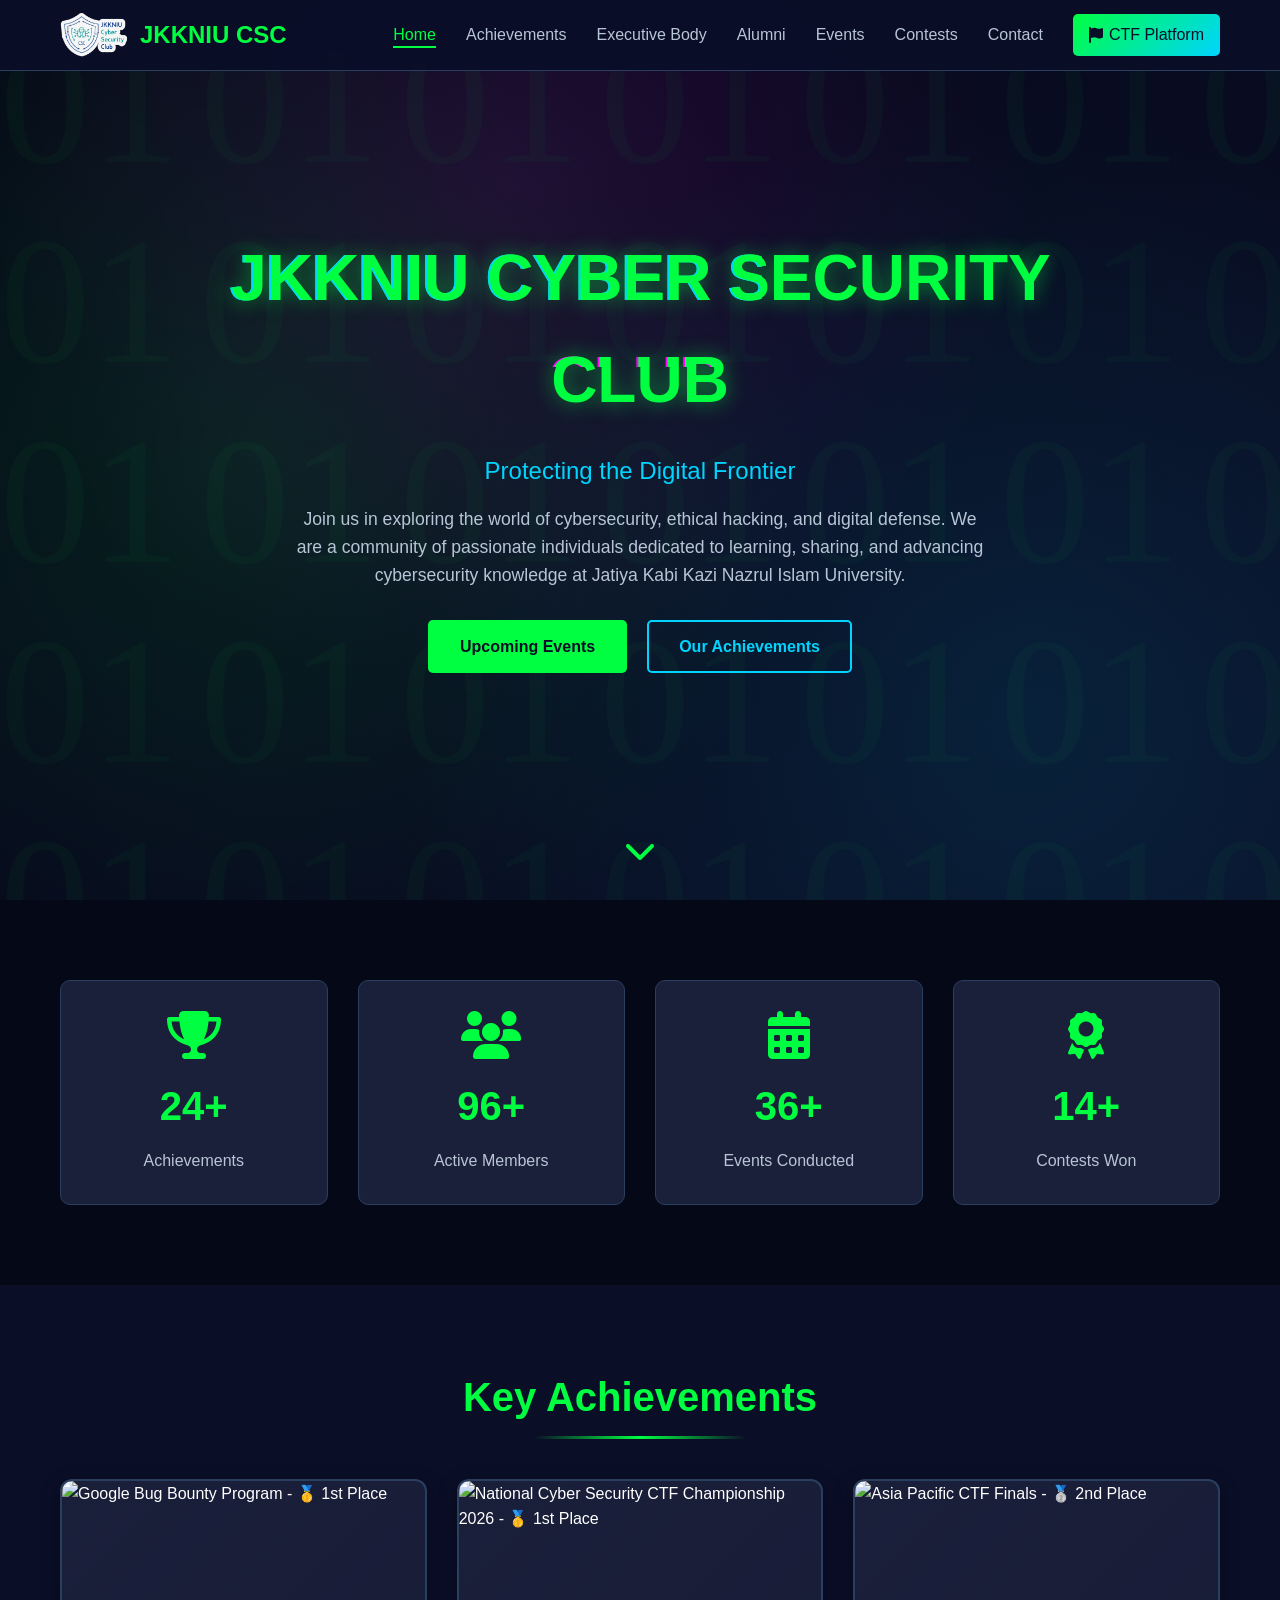
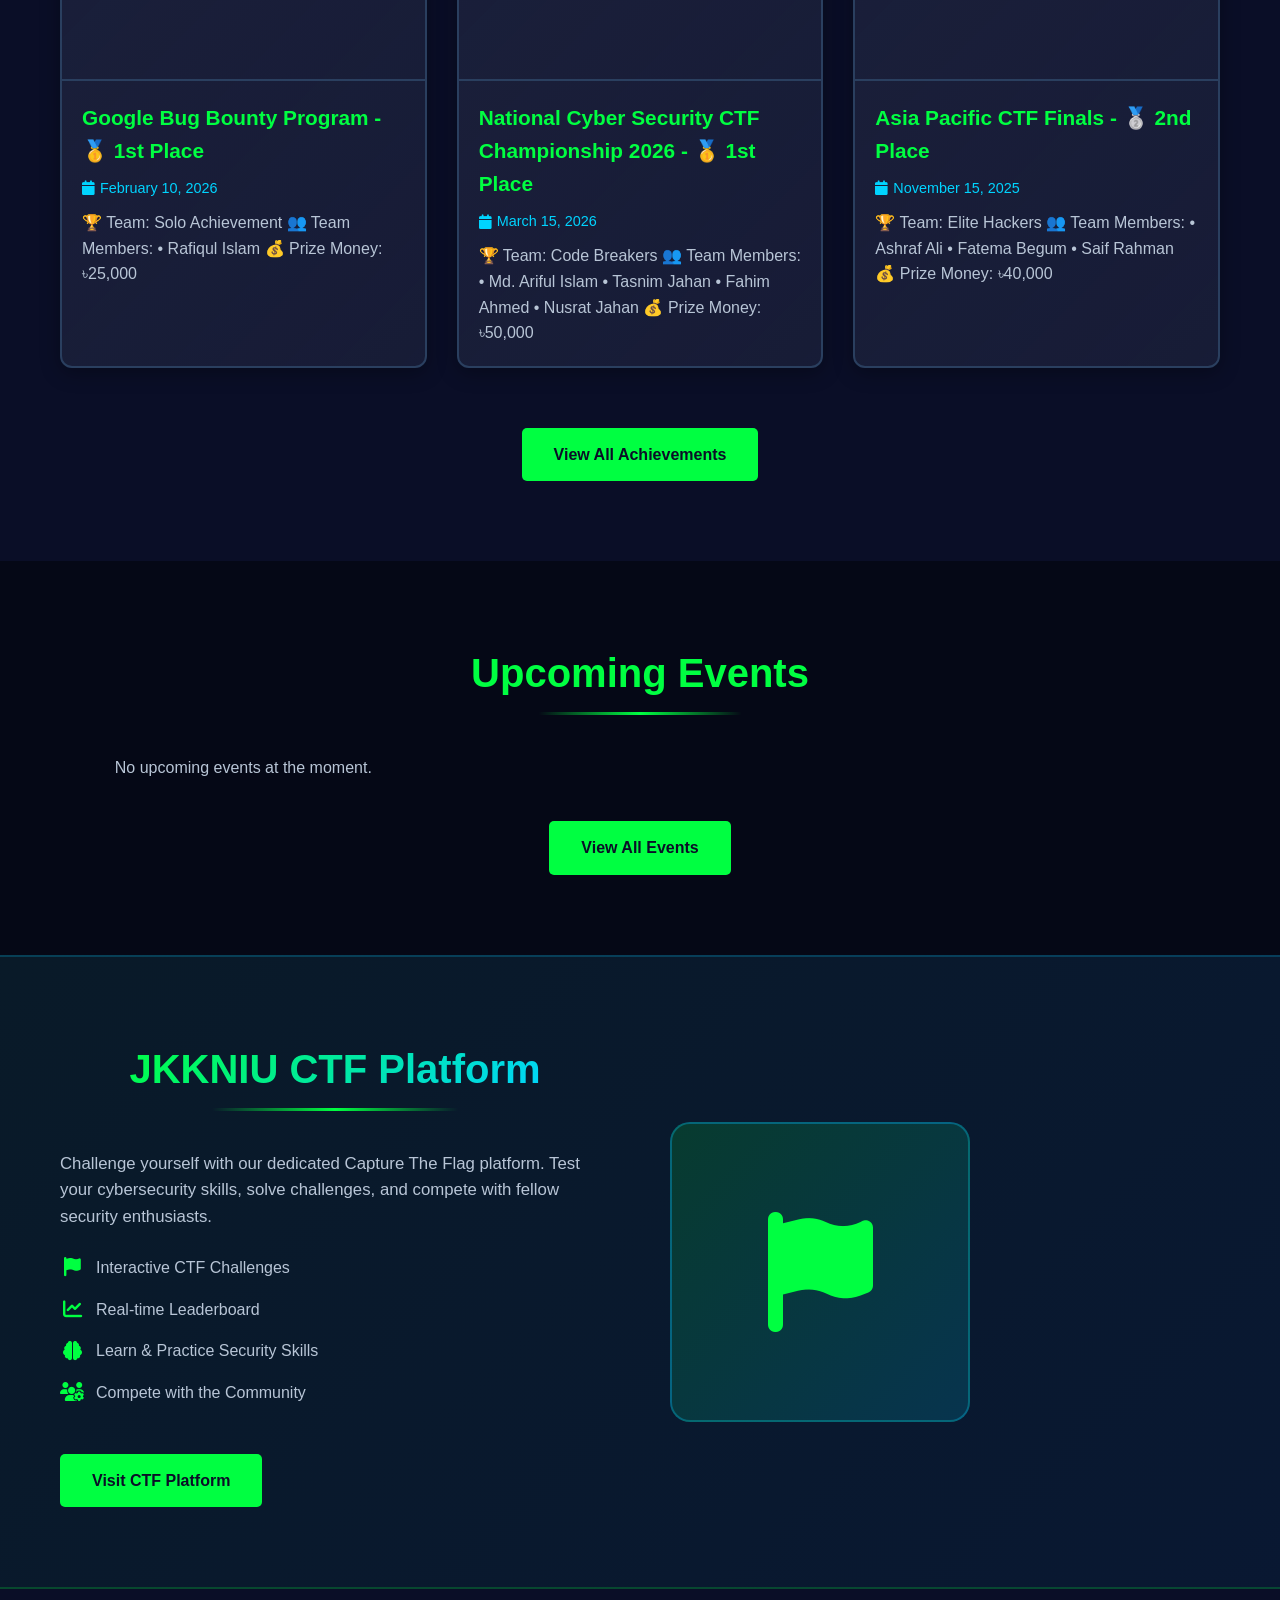
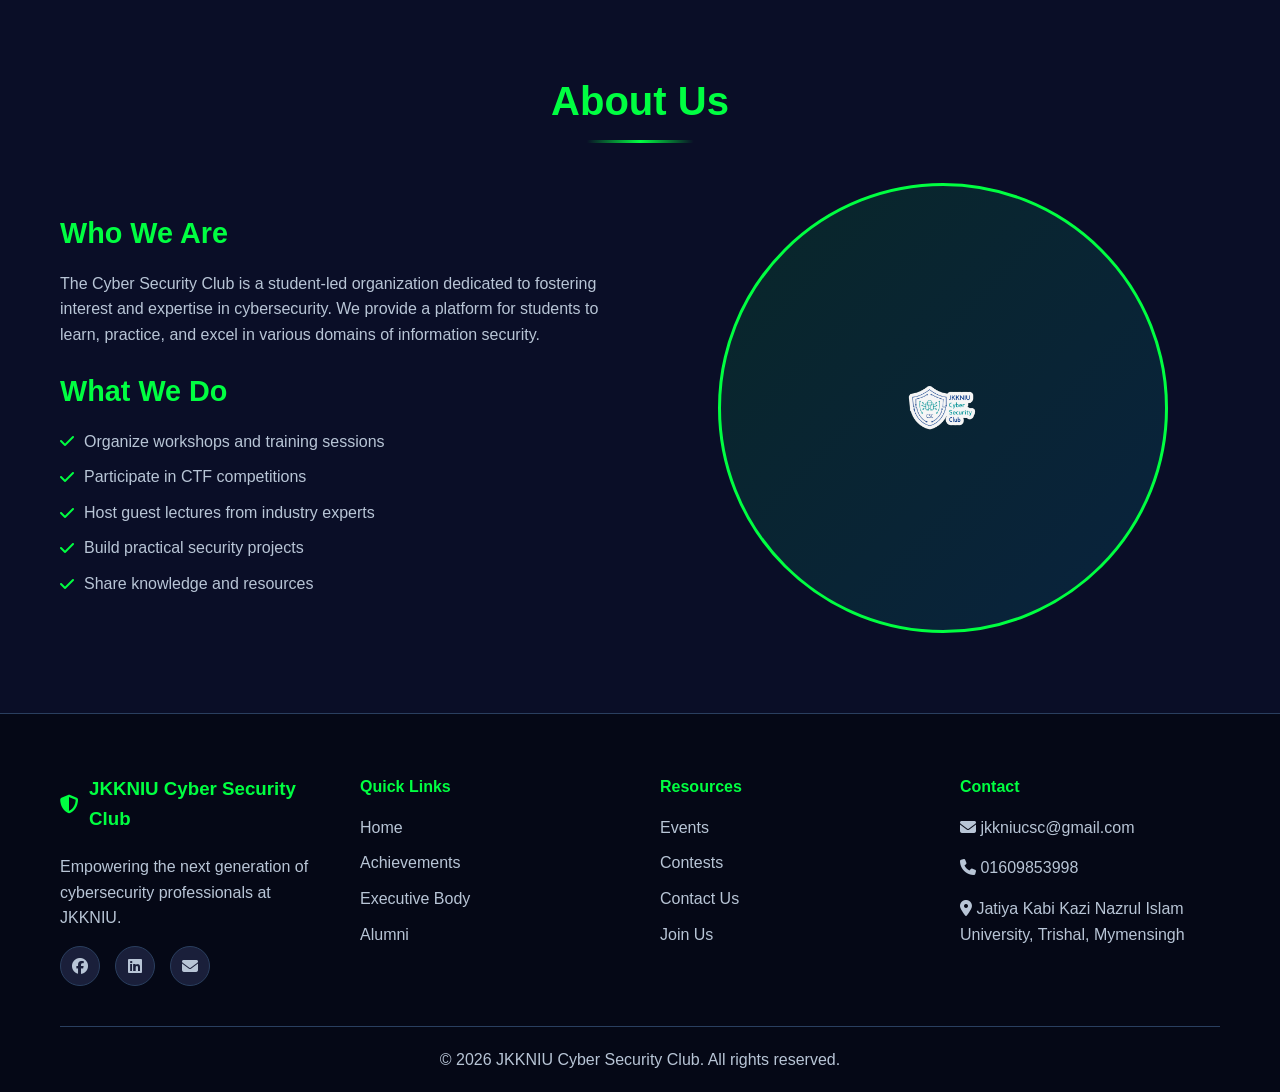
==== commit 50763b44: "add favicon" ====
--- a/index.html
+++ b/index.html
@@ -4,6 +4,7 @@
     <meta charset="UTF-8">
     <meta name="viewport" content="width=device-width, initial-scale=1.0">
     <title>Cyber Security Club - Home</title>
+    <link rel="icon" type="image/png" href="club_logo.png">
     <link rel="stylesheet" href="css/style.css">
     <link rel="stylesheet" href="https://cdnjs.cloudflare.com/ajax/libs/font-awesome/6.4.0/css/all.min.css">
 </head>
--- a/css/style.css
+++ b/css/style.css
@@ -808,7 +808,7 @@
     cursor: pointer;
     text-align: center;
     width: 100%;
-    max-width: 300px;
+    max-width: 320px;
     margin-bottom: 20px;
     box-shadow: 0 5px 25px rgba(0, 0, 0, 0.3);
     position: relative;
@@ -839,13 +839,13 @@
 
 .member-image {
     width: 100%;
-    height: 140px;
+    height: 200px;
     object-fit: cover;
     border-bottom: 2px solid var(--border-color);
 }
 
 .member-info {
-    padding: 12px;
+    padding: 15px;
 }
 
 .member-name {
@@ -1883,6 +1883,7 @@
     display: flex;
     flex-direction: column;
     position: relative;
+    cursor: pointer;
 }
 
 .achievement-timeline-card.clickable {
@@ -1931,9 +1932,9 @@
 }
 
 .achievement-timeline-card-info h3 {
-    font-size: 1.1rem;
-    font-weight: 700;
-    color: var(--text-primary);
+    font-size: 1.2rem;
+    font-weight: 900;
+    color: #00ff41;
     margin: 0;
     overflow: hidden;
     text-overflow: ellipsis;
@@ -1943,6 +1944,12 @@
     -webkit-box-orient: vertical;
     line-height: 1.3;
     text-align: center;
+    text-shadow: 
+        0 0 10px rgba(0, 255, 65, 0.6),
+        0 0 20px rgba(0, 212, 255, 0.4),
+        0 0 30px rgba(0, 255, 65, 0.3);
+    animation: titleGlow 2.5s ease-in-out infinite;
+    letter-spacing: 0.5px;
 }
 
 .achievement-timeline-meta {
@@ -1954,22 +1961,65 @@
     border-top: 1px solid rgba(0, 212, 255, 0.2);
 }
 
+@keyframes titleGlow {
+    0%, 100% {
+        text-shadow: 
+            0 0 10px rgba(0, 255, 65, 0.6),
+            0 0 20px rgba(0, 212, 255, 0.4),
+            0 0 30px rgba(0, 255, 65, 0.3);
+    }
+    50% {
+        text-shadow: 
+            0 0 15px rgba(0, 255, 65, 0.8),
+            0 0 30px rgba(0, 212, 255, 0.6),
+            0 0 50px rgba(0, 255, 65, 0.5);
+    }
+}
+
 .achievement-timeline-position {
     position: absolute;
     top: 14px;
-    left: 14px;
-    color: #000;
-    font-weight: 800;
+    right: 14px;
+    left: auto;
+    color: #fff;
+    font-weight: 900;
     display: inline-block;
-    padding: 10px 16px;
-    background: linear-gradient(135deg, #00ff41 0%, #00d4ff 100%);
-    border: 2px solid #00ff41;
-    border-radius: 8px;
+    padding: 6px 10px;
+    background: linear-gradient(135deg, #ff1744 0%, #ff5252 100%);
+    border: 2px solid #ff1744;
+    border-radius: 6px;
     text-transform: uppercase;
-    letter-spacing: 1.5px;
-    font-size: 0.75rem;
+    letter-spacing: 1px;
+    font-size: 0.6rem;
     z-index: 10;
-    box-shadow: 0 6px 20px rgba(0, 255, 65, 0.5), inset 0 1px 0 rgba(255, 255, 255, 0.3);
+    box-shadow: 
+        0 0 15px rgba(255, 23, 68, 0.8),
+        0 0 30px rgba(255, 82, 82, 0.6),
+        0 4px 12px rgba(0, 0, 0, 0.4),
+        inset 0 1px 0 rgba(255, 255, 255, 0.3);
+    animation: positionBadgePulse 2s ease-in-out infinite;
+    backdrop-filter: blur(6px);
+    text-shadow: 0 1px 3px rgba(0, 0, 0, 0.3);
+    vertical-align: middle;
+}
+
+@keyframes positionBadgePulse {
+    0%, 100% {
+        transform: scale(1);
+        box-shadow: 
+            0 0 15px rgba(255, 23, 68, 0.8),
+            0 0 30px rgba(255, 82, 82, 0.6),
+            0 4px 12px rgba(0, 0, 0, 0.4),
+            inset 0 1px 0 rgba(255, 255, 255, 0.3);
+    }
+    50% {
+        transform: scale(1.08);
+        box-shadow: 
+            0 0 25px rgba(255, 23, 68, 1),
+            0 0 45px rgba(255, 82, 82, 0.8),
+            0 6px 16px rgba(0, 0, 0, 0.5),
+            inset 0 1px 0 rgba(255, 255, 255, 0.4);
+    }
 }
 
 .achievement-timeline-date {
@@ -1998,6 +2048,10 @@
     transition: all 0.3s ease;
 }
 
+.achievement-timeline-detail-with-prize {
+    align-items: flex-start;
+}
+
 .achievement-timeline-detail:hover {
     background: rgba(0, 212, 255, 0.12);
     transform: translateX(4px);
@@ -2023,6 +2077,133 @@
 .achievement-timeline-detail span {
     display: block;
     color: var(--text-secondary);
+}
+
+/* Team Name Glow Effect */
+.achievement-timeline-detail span:first-of-type {
+    color: #00d4ff;
+    font-weight: 600;
+    text-shadow: 
+        0 0 10px rgba(0, 212, 255, 0.5),
+        0 0 20px rgba(0, 212, 255, 0.4),
+        0 0 30px rgba(58, 134, 255, 0.3);
+    animation: textGlow 2s ease-in-out infinite;
+}
+
+@keyframes textGlow {
+    0%, 100% {
+        text-shadow: 
+            0 0 10px rgba(0, 212, 255, 0.5),
+            0 0 20px rgba(0, 212, 255, 0.4),
+            0 0 30px rgba(58, 134, 255, 0.3);
+    }
+    50% {
+        text-shadow: 
+            0 0 15px rgba(0, 212, 255, 0.7),
+            0 0 30px rgba(0, 212, 255, 0.6),
+            0 0 50px rgba(58, 134, 255, 0.5);
+    }
+}
+
+/* Prize Money Glow Effect */
+.achievement-timeline-detail span:nth-of-type(2) {
+    color: #ffbe0b;
+    font-weight: 600;
+    text-shadow: 
+        0 0 10px rgba(255, 190, 11, 0.5),
+        0 0 20px rgba(255, 190, 11, 0.4),
+        0 0 30px rgba(255, 107, 53, 0.3);
+    animation: prizeGlow 2s ease-in-out infinite;
+}
+
+@keyframes prizeGlow {
+    0%, 100% {
+        text-shadow: 
+            0 0 10px rgba(255, 190, 11, 0.5),
+            0 0 20px rgba(255, 190, 11, 0.4),
+            0 0 30px rgba(255, 107, 53, 0.3);
+    }
+    50% {
+        text-shadow: 
+            0 0 15px rgba(255, 190, 11, 0.7),
+            0 0 30px rgba(255, 190, 11, 0.6),
+            0 0 50px rgba(255, 107, 53, 0.5);
+    }
+}
+
+/* Member Badges Container */
+.achievement-timeline-members-container {
+    display: flex;
+    flex-direction: column;
+    gap: 10px;
+}
+
+.achievement-timeline-members-label {
+    display: flex;
+    align-items: center;
+    gap: 8px;
+    color: var(--secondary-color);
+    font-size: 0.8rem;
+    text-transform: uppercase;
+    letter-spacing: 0.5px;
+    font-weight: 600;
+}
+
+.achievement-timeline-members-label i {
+    color: var(--primary-color);
+    font-size: 1rem;
+}
+
+.achievement-timeline-members-badges {
+    display: flex;
+    flex-wrap: wrap;
+    gap: 8px;
+}
+
+.achievement-member-badge {
+    display: inline-block;
+    padding: 8px 14px;
+    border-radius: 6px;
+    font-size: 0.85rem;
+    font-weight: 600;
+    color: #000;
+    border: 2px solid;
+    transition: all 0.3s ease;
+    white-space: nowrap;
+    text-overflow: ellipsis;
+    overflow: hidden;
+    box-shadow: 0 4px 12px rgba(0, 0, 0, 0.2);
+}
+
+.achievement-member-badge:hover {
+    transform: translateY(-3px);
+    box-shadow: 0 6px 18px rgba(0, 0, 0, 0.35);
+}
+
+/* Gallery Lightbox Members */
+.gallery-lightbox-members {
+    display: flex;
+    flex-direction: column;
+    gap: 12px;
+    margin-top: 15px;
+    grid-column: 1 / -1;
+}
+
+.gallery-lightbox-members-badges {
+    display: flex;
+    flex-wrap: wrap;
+    gap: 8px;
+    width: 100%;
+    overflow: hidden;
+}
+
+/* Lightbox Member Badges - Smaller Size */
+.gallery-lightbox-members-badges .achievement-member-badge {
+    padding: 6px 10px;
+    font-size: 0.75rem;
+    flex: 0 1 auto;
+    max-width: 100%;
+    box-shadow: 0 2px 8px rgba(0, 0, 0, 0.15);
 }
 
 /* Responsive Achievement Timeline */
@@ -2277,9 +2458,12 @@
     display: flex;
     align-items: center;
     gap: 20px;
-    max-width: 90vw;
-    max-height: 90vh;
+    width: 100%;
+    height: 100%;
+    max-width: none;
+    max-height: none;
     animation: zoomIn 0.3s ease;
+    padding: 40px;
 }
 
 @keyframes zoomIn {
@@ -2295,36 +2479,46 @@
 
 .gallery-lightbox-content {
     display: flex;
-    flex-direction: column;
-    gap: 15px;
-    max-width: 800px;
-    max-height: 80vh;
+    flex-direction: row;
+    gap: 30px;
+    width: 100%;
+    height: 100%;
+    max-width: none;
+    max-height: none;
     background: linear-gradient(135deg, var(--bg-card) 0%, rgba(26, 31, 58, 0.9) 100%);
     border: 2px solid var(--primary-color);
     border-radius: 12px;
-    padding: 20px;
+    padding: 30px;
     box-shadow: 0 0 50px rgba(0, 255, 65, 0.3);
+    overflow-y: auto;
 }
 
 .gallery-lightbox-image {
-    width: 100%;
+    width: 40%;
     height: auto;
-    max-height: 60vh;
+    max-height: 85vh;
     object-fit: contain;
     border-radius: 8px;
+    flex-shrink: 0;
 }
 
 .gallery-lightbox-info {
     display: flex;
     flex-direction: column;
-    gap: 10px;
+    gap: 15px;
+    min-width: 0;
+    width: 60%;
+    overflow-x: hidden;
+    overflow-y: auto;
+    padding-right: 10px;
 }
 
 .gallery-lightbox-title {
-    font-size: 1.5rem;
+    font-size: 2rem;
     font-weight: 700;
-    color: var(--text-primary);
+    color: #00ff41;
     margin: 0;
+    text-shadow: 0 0 10px rgba(0, 255, 65, 0.5);
 }
 
 .gallery-lightbox-description {
@@ -2335,9 +2529,9 @@
 }
 
 .gallery-lightbox-details {
-    display: grid;
-    grid-template-columns: repeat(auto-fit, minmax(150px, 1fr));
-    gap: 15px;
+    display: flex;
+    flex-direction: column;
+    gap: 20px;
     margin-top: 10px;
     padding-top: 15px;
     border-top: 1px solid var(--border-color);
@@ -2346,7 +2540,11 @@
 .gallery-lightbox-detail-item {
     display: flex;
     flex-direction: column;
-    gap: 5px;
+    gap: 8px;
+    padding: 12px 15px;
+    background: rgba(0, 212, 255, 0.05);
+    border-left: 3px solid var(--primary-color);
+    border-radius: 4px;
 }
 
 .gallery-lightbox-detail-label {
@@ -2358,11 +2556,31 @@
 }
 
 .gallery-lightbox-detail-value {
-    font-size: 0.9rem;
-    color: var(--text-secondary);
-    overflow: hidden;
-    text-overflow: ellipsis;
-    white-space: nowrap;
+    font-size: 1rem;
+    color: var(--text-primary);
+    overflow: visible;
+    text-overflow: clip;
+    white-space: normal;
+    word-break: break-word;
+}
+
+/* Prize Highlight in Lightbox */
+.gallery-lightbox-detail-value.prize-highlight {
+    color: #9c27b0;
+    font-weight: 600;
+    text-shadow: 
+        0 0 10px rgba(156, 39, 176, 0.5),
+        0 0 20px rgba(156, 39, 176, 0.4),
+        0 0 30px rgba(156, 39, 176, 0.3);
+    font-size: 1.1rem;
+    animation: prizeGlow 2s ease-in-out infinite;
+}
+
+/* Lightbox Navigation */
+@media (max-width: 768px) {
+    .gallery-lightbox-detail-value.prize-highlight {
+        white-space: normal;
+    }
 }
 
 /* Lightbox Navigation */
@@ -2402,8 +2620,8 @@
 /* Lightbox Close Button */
 .gallery-lightbox-close {
     position: absolute;
-    top: -50px;
-    right: 0;
+    top: 20px;
+    right: 20px;
     background: rgba(255, 0, 85, 0.1);
     border: 2px solid var(--danger);
     color: var(--danger);
@@ -2814,6 +3032,20 @@
     gap: 15px;
 }
 
+.batch-section {
+    margin-bottom: 40px;
+}
+
+.batch-title {
+    font-size: 1.8rem;
+    font-weight: 700;
+    color: var(--primary-color);
+    margin-bottom: 20px;
+    padding-bottom: 12px;
+    border-bottom: 2px solid var(--primary-color);
+    letter-spacing: 0.5px;
+}
+
 .alumni-list-item {
     display: flex;
     align-items: stretch;
@@ -2823,6 +3055,7 @@
     overflow: hidden;
     transition: all 0.3s ease;
     box-shadow: 0 5px 20px rgba(0, 0, 0, 0.3);
+    margin-bottom: 20px;
 }
 
 .alumni-list-item::before {
@@ -3041,4 +3274,346 @@
     .ctf-features li {
         font-size: 0.95rem;
     }
+}
+
+/* ===== Achievement Gallery Styles ===== */
+
+.achievement-gallery-container {
+    display: flex;
+    flex-direction: column;
+    gap: 60px;
+}
+
+.achievement-gallery-year-section {
+    display: flex;
+    flex-direction: column;
+    gap: 30px;
+}
+
+.achievement-gallery-year-header {
+    display: flex;
+    align-items: center;
+    gap: 20px;
+    padding-bottom: 20px;
+    border-bottom: 2px solid var(--border-color);
+    position: relative;
+}
+
+.achievement-gallery-year-header h2 {
+    font-size: 2.5rem;
+    color: var(--primary-color);
+    text-shadow: 0 0 20px rgba(0, 255, 65, 0.3);
+    margin: 0;
+    font-weight: 900;
+    letter-spacing: 2px;
+}
+
+.achievement-count {
+    display: inline-block;
+    padding: 8px 16px;
+    background: linear-gradient(135deg, rgba(0, 255, 65, 0.1) 0%, rgba(0, 212, 255, 0.1) 100%);
+    border: 1px solid rgba(0, 255, 65, 0.3);
+    border-radius: 20px;
+    color: var(--text-secondary);
+    font-size: 0.9rem;
+    font-weight: 600;
+}
+
+.achievement-gallery-grid {
+    display: grid;
+    grid-template-columns: repeat(4, 1fr);
+    gap: 28px;
+    animation: fadeIn 0.6s ease;
+}
+
+.achievement-gallery-card {
+    position: relative;
+    overflow: hidden;
+    border-radius: 12px;
+    background: linear-gradient(135deg, var(--bg-card) 0%, rgba(26, 31, 58, 0.8) 100%);
+    border: 2px solid var(--border-color);
+    cursor: pointer;
+    transition: all 0.3s ease;
+    display: flex;
+    flex-direction: column;
+    box-shadow: 0 5px 20px rgba(0, 0, 0, 0.3);
+    height: 100%;
+}
+
+.achievement-gallery-card::before {
+    content: '';
+    position: absolute;
+    top: 0;
+    left: 0;
+    right: 0;
+    height: 4px;
+    background: linear-gradient(90deg, var(--primary-color), var(--secondary-color));
+    z-index: 10;
+}
+
+.achievement-gallery-card:hover {
+    border-color: var(--secondary-color);
+    box-shadow: 0 15px 40px rgba(0, 212, 255, 0.4);
+    transform: translateY(-8px);
+}
+
+.achievement-gallery-image-container {
+    position: relative;
+    width: 100%;
+    height: 220px;
+    overflow: hidden;
+    background: linear-gradient(135deg, rgba(0, 212, 255, 0.1) 0%, rgba(0, 255, 65, 0.1) 100%);
+}
+
+.achievement-gallery-image {
+    width: 100%;
+    height: 100%;
+    object-fit: cover;
+    transition: all 0.3s ease;
+}
+
+.achievement-gallery-card:hover .achievement-gallery-image {
+    transform: scale(1.08);
+    filter: brightness(1.15);
+}
+
+.achievement-gallery-image-placeholder {
+    width: 100%;
+    height: 100%;
+    display: flex;
+    align-items: center;
+    justify-content: center;
+    background: linear-gradient(135deg, rgba(0, 212, 255, 0.1) 0%, rgba(0, 255, 65, 0.1) 100%);
+}
+
+.achievement-gallery-image-placeholder i {
+    font-size: 3.5rem;
+    color: var(--text-secondary);
+    opacity: 0.6;
+}
+
+.achievement-gallery-position-badge {
+    position: absolute;
+    top: 12px;
+    right: 12px;
+    color: #fff;
+    font-weight: 900;
+    display: inline-block;
+    padding: 8px 12px;
+    background: linear-gradient(135deg, #ff1744 0%, #ff5252 100%);
+    border: 2px solid #ff1744;
+    border-radius: 6px;
+    text-transform: uppercase;
+    letter-spacing: 1px;
+    font-size: 0.65rem;
+    z-index: 10;
+    box-shadow: 
+        0 0 15px rgba(255, 23, 68, 0.8),
+        0 0 30px rgba(255, 82, 82, 0.6),
+        0 4px 12px rgba(0, 0, 0, 0.4);
+    animation: positionBadgePulse 2s ease-in-out infinite;
+    backdrop-filter: blur(6px);
+    text-shadow: 0 1px 3px rgba(0, 0, 0, 0.3);
+}
+
+.achievement-gallery-content {
+    padding: 20px;
+    flex-grow: 1;
+    display: flex;
+    flex-direction: column;
+    gap: 12px;
+    background: linear-gradient(180deg, rgba(10, 14, 39, 0.5) 0%, rgba(26, 31, 58, 0.3) 100%);
+}
+
+.achievement-gallery-title {
+    font-size: 1.1rem;
+    font-weight: 900;
+    color: #00ff41;
+    margin: 0;
+    overflow: hidden;
+    text-overflow: ellipsis;
+    display: -webkit-box;
+    -webkit-line-clamp: 2;
+    line-clamp: 2;
+    -webkit-box-orient: vertical;
+    line-height: 1.3;
+    text-shadow: 
+        0 0 10px rgba(0, 255, 65, 0.6),
+        0 0 20px rgba(0, 212, 255, 0.4),
+        0 0 30px rgba(0, 255, 65, 0.3);
+    animation: titleGlow 2.5s ease-in-out infinite;
+    letter-spacing: 0.5px;
+}
+
+.achievement-gallery-meta {
+    display: flex;
+    flex-direction: column;
+    gap: 8px;
+    font-size: 0.85rem;
+}
+
+.achievement-gallery-date {
+    color: var(--text-secondary);
+    display: flex;
+    align-items: center;
+    gap: 6px;
+    font-size: 0.8rem;
+}
+
+.achievement-gallery-date i {
+    color: var(--secondary-color);
+    font-size: 0.9rem;
+}
+
+.achievement-gallery-team {
+    color: var(--text-secondary);
+    display: flex;
+    align-items: center;
+    gap: 6px;
+    font-size: 0.85rem;
+    overflow: hidden;
+    text-overflow: ellipsis;
+    white-space: nowrap;
+}
+
+.achievement-gallery-team i {
+    color: var(--primary-color);
+    font-size: 0.9rem;
+    flex-shrink: 0;
+}
+
+.achievement-gallery-prize {
+    color: #ffaa00;
+    display: flex;
+    align-items: center;
+    gap: 6px;
+    font-size: 0.85rem;
+    font-weight: 600;
+    overflow: hidden;
+    text-overflow: ellipsis;
+    white-space: nowrap;
+}
+
+.achievement-gallery-prize i {
+    color: #ffaa00;
+    font-size: 0.9rem;
+    flex-shrink: 0;
+}
+
+/* Responsive Gallery Grid */
+@media (max-width: 1024px) {
+    .achievement-gallery-year-header {
+        flex-wrap: wrap;
+    }
+
+    .achievement-gallery-year-header h2 {
+        font-size: 2rem;
+    }
+
+    .achievement-gallery-grid {
+        grid-template-columns: repeat(3, 1fr);
+        gap: 24px;
+    }
+}
+
+@media (max-width: 768px) {
+    .achievement-gallery-year-section {
+        gap: 25px;
+    }
+
+    .achievement-gallery-year-header {
+        gap: 15px;
+        padding-bottom: 15px;
+    }
+
+    .achievement-gallery-year-header h2 {
+        font-size: 1.8rem;
+    }
+
+    .achievement-gallery-grid {
+        grid-template-columns: repeat(2, 1fr);
+        gap: 20px;
+    }
+
+    .achievement-gallery-card {
+        height: auto;
+    }
+
+    .achievement-gallery-image-container {
+        height: 180px;
+    }
+
+    .achievement-gallery-content {
+        padding: 16px;
+        gap: 10px;
+    }
+
+    .achievement-gallery-title {
+        font-size: 1rem;
+        line-height: 1.2;
+    }
+
+    .achievement-gallery-date {
+        font-size: 0.75rem;
+    }
+
+    .achievement-gallery-team,
+    .achievement-gallery-prize {
+        font-size: 0.8rem;
+    }
+}
+
+@media (max-width: 480px) {
+    .achievement-gallery-container {
+        gap: 40px;
+    }
+
+    .achievement-gallery-year-section {
+        gap: 20px;
+    }
+
+    .achievement-gallery-year-header {
+        gap: 10px;
+        padding-bottom: 12px;
+    }
+
+    .achievement-gallery-year-header h2 {
+        font-size: 1.5rem;
+    }
+
+    .achievement-count {
+        font-size: 0.8rem;
+        padding: 6px 12px;
+    }
+
+    .achievement-gallery-grid {
+        grid-template-columns: 1fr;
+        gap: 16px;
+    }
+
+    .achievement-gallery-image-container {
+        height: 150px;
+    }
+
+    .achievement-gallery-content {
+        padding: 12px;
+        gap: 8px;
+    }
+
+    .achievement-gallery-title {
+        font-size: 0.9rem;
+        -webkit-line-clamp: 2;
+        line-clamp: 2;
+    }
+
+    .achievement-gallery-image-placeholder i {
+        font-size: 2.5rem;
+    }
+
+    .achievement-gallery-position-badge {
+        padding: 6px 10px;
+        font-size: 0.6rem;
+        top: 8px;
+        right: 8px;
+    }
 }
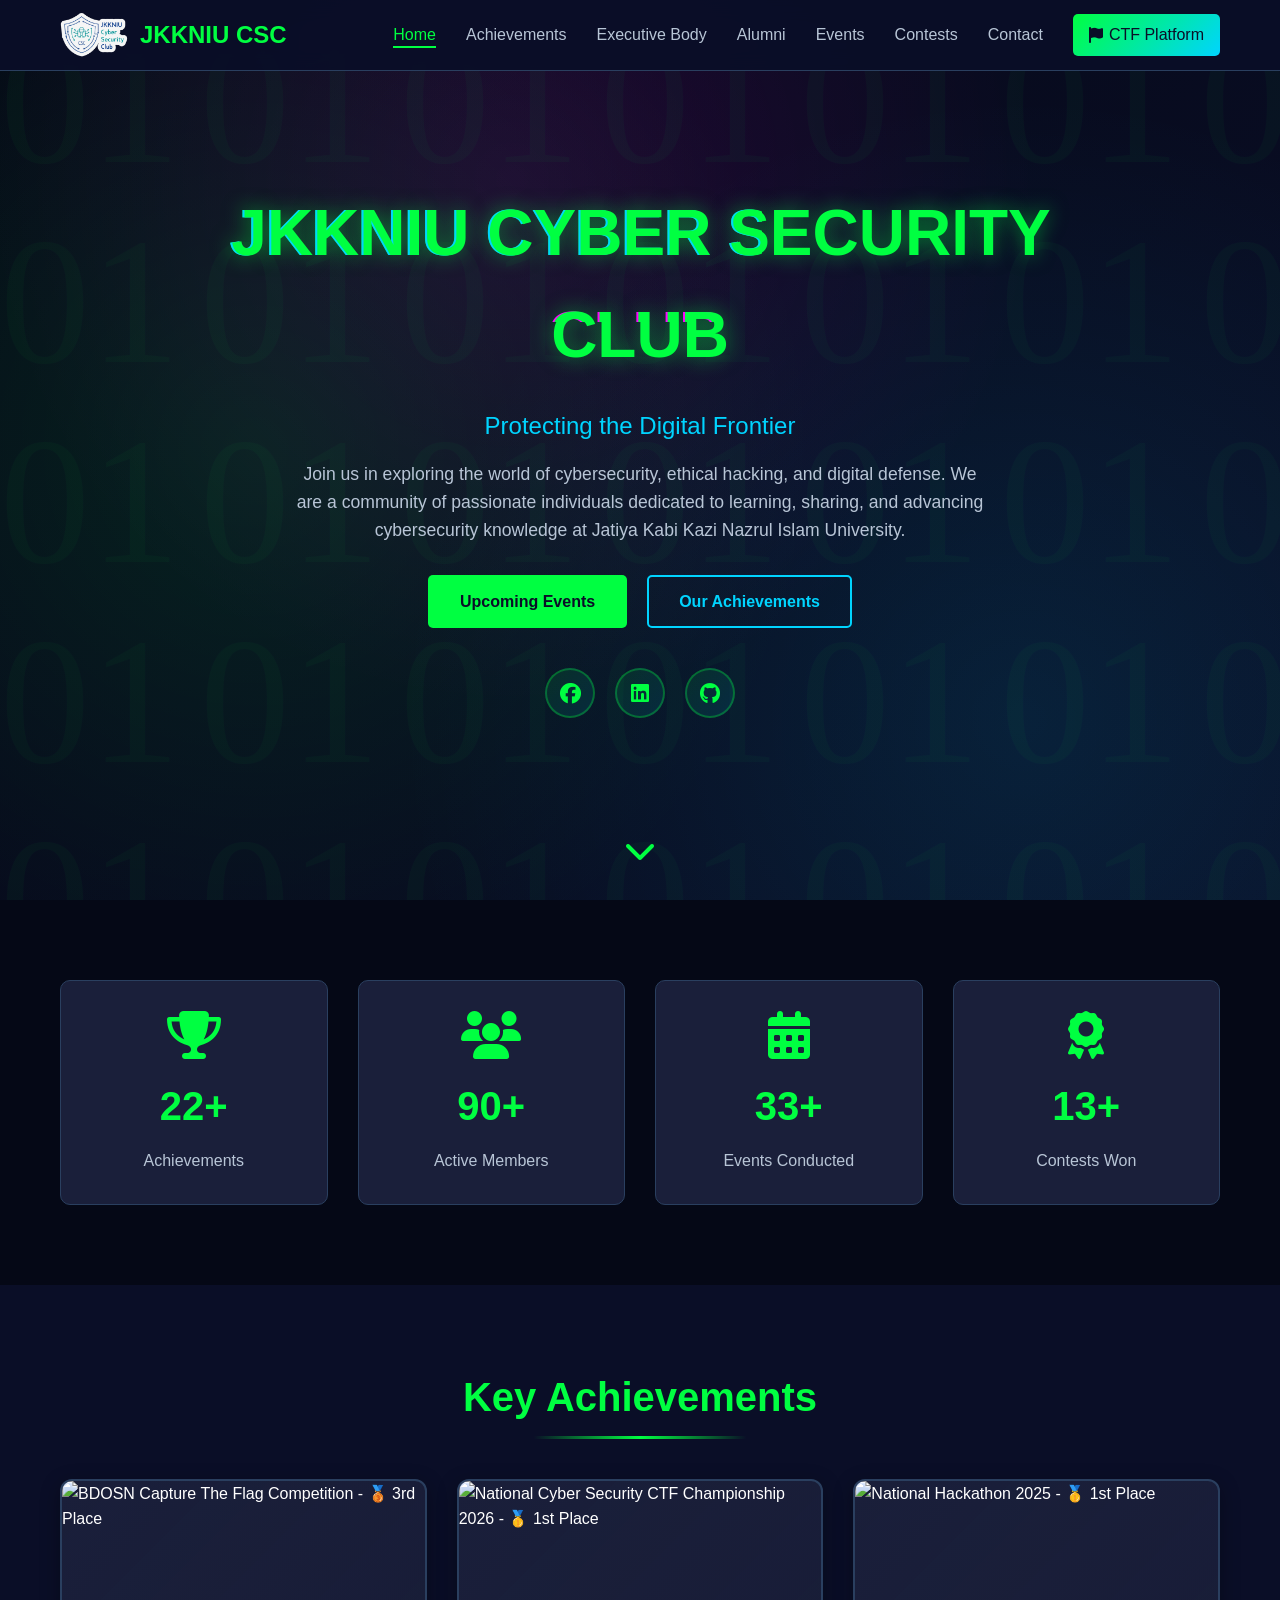
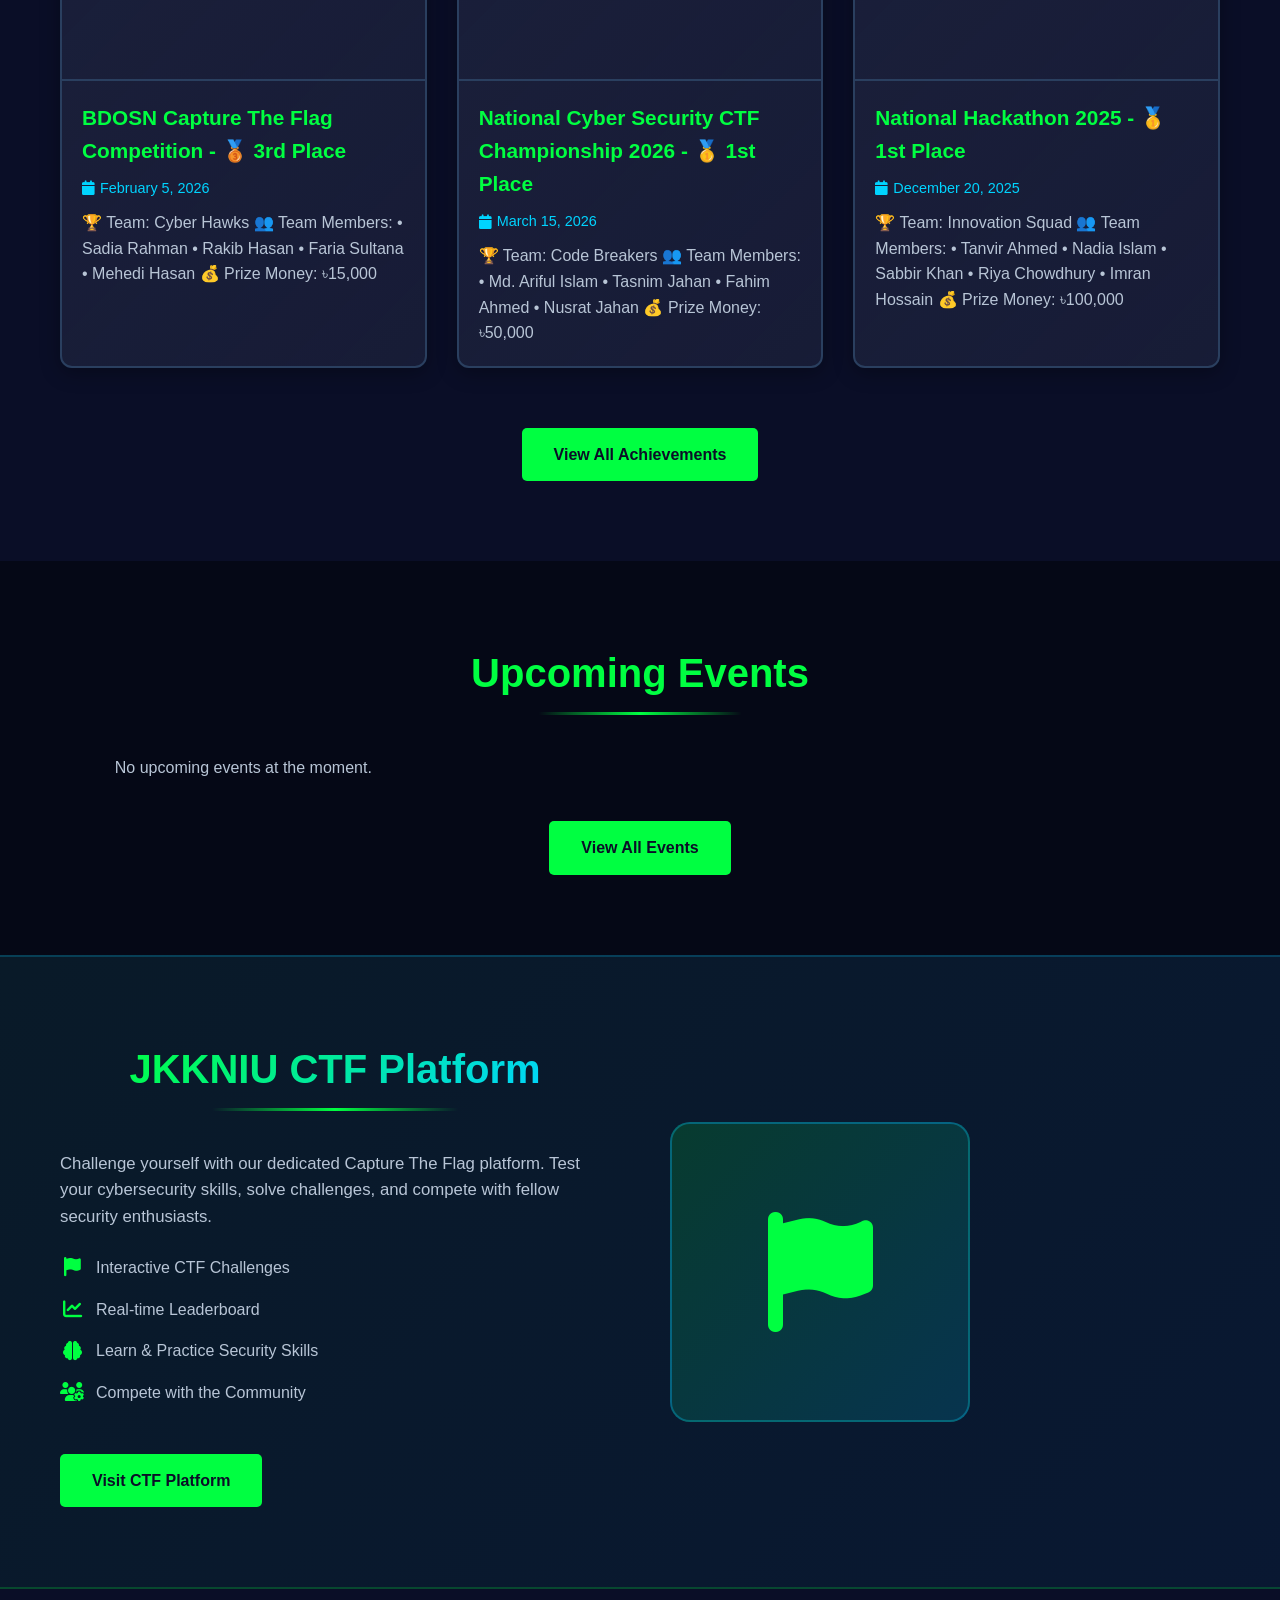
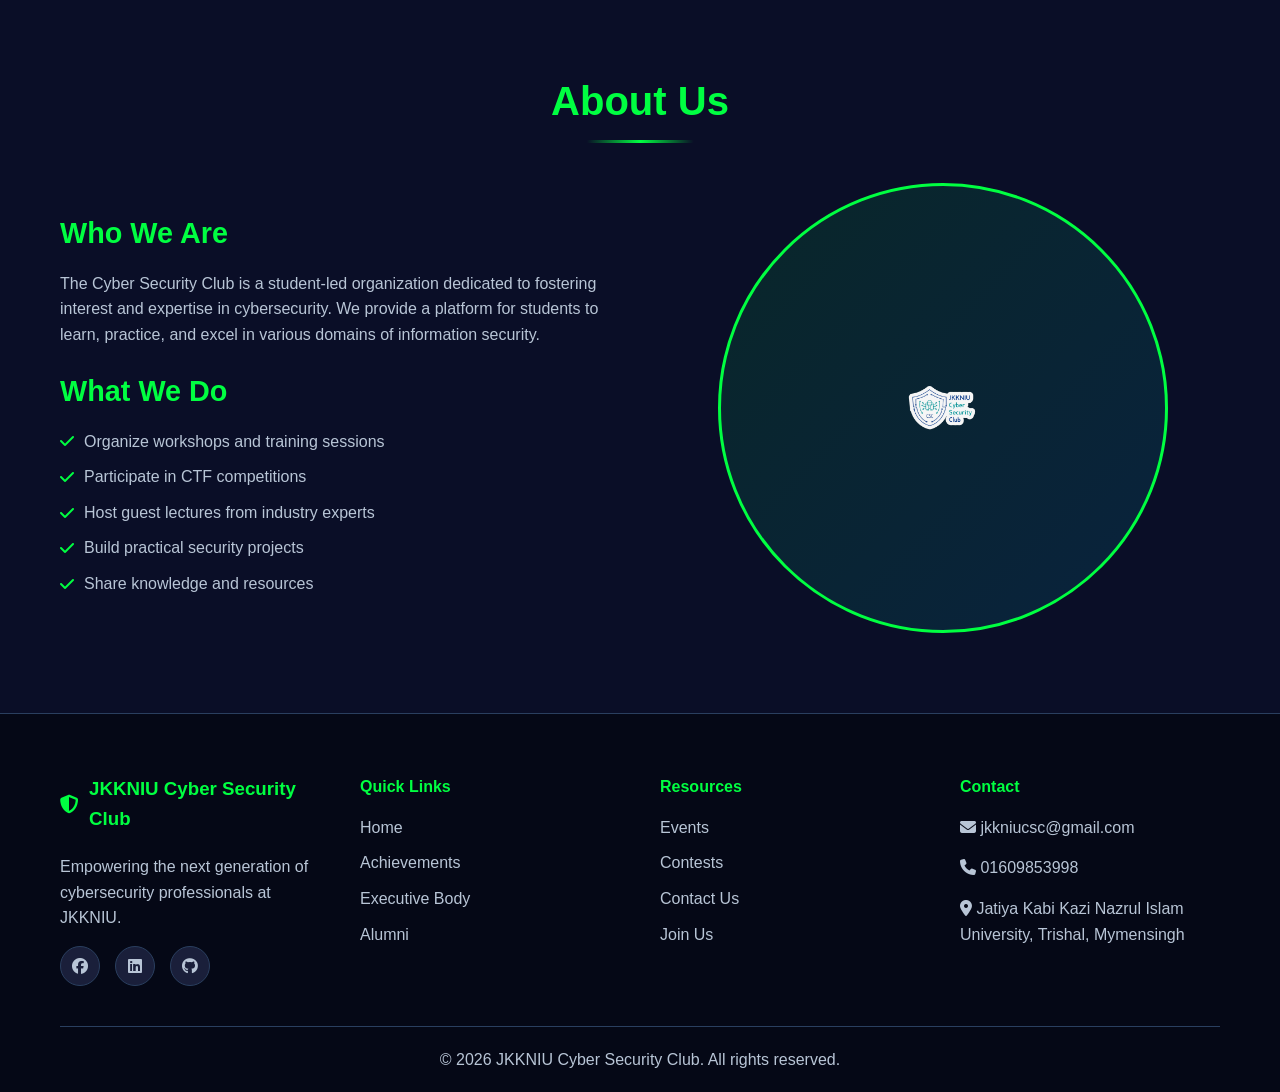
==== commit c8c99f7c: "add social media link" ====
--- a/index.html
+++ b/index.html
@@ -45,6 +45,17 @@
                 <a href="#events" class="btn btn-primary">Upcoming Events</a>
                 <a href="#achievements" class="btn btn-secondary">Our Achievements</a>
             </div>
+            <div class="hero-social-links">
+                <a href="https://www.facebook.com/jkkniu.csc" target="_blank" aria-label="Facebook" class="social-icon">
+                    <i class="fab fa-facebook"></i>
+                </a>
+                <a href="https://www.linkedin.com/company/jkkniu-cyber-security-club/" target="_blank" aria-label="LinkedIn" class="social-icon">
+                    <i class="fab fa-linkedin"></i>
+                </a>
+                <a href="https://github.com/jkkniucsc" target="_blank" aria-label="GitHub" class="social-icon">
+                    <i class="fab fa-github"></i>
+                </a>
+            </div>
         </div>
         <div class="scroll-indicator">
             <i class="fas fa-chevron-down"></i>
@@ -161,9 +172,9 @@
                     <h3><i class="fas fa-shield-alt"></i> JKKNIU Cyber Security Club</h3>
                     <p>Empowering the next generation of cybersecurity professionals at JKKNIU.</p>
                     <div class="social-links">
-                        <a href="https://web.facebook.com/jkkniu.csc" target="_blank" aria-label="Facebook"><i class="fab fa-facebook"></i></a>
-                        <a href="https://www.linkedin.com/company/jkkniu-cyber-security-club" target="_blank" aria-label="LinkedIn"><i class="fab fa-linkedin"></i></a>
-                        <a href="mailto:jkkniucsc@gmail.com" aria-label="Email"><i class="fas fa-envelope"></i></a>
+                        <a href="https://www.facebook.com/jkkniu.csc" target="_blank" aria-label="Facebook"><i class="fab fa-facebook"></i></a>
+                        <a href="https://www.linkedin.com/company/jkkniu-cyber-security-club/" target="_blank" aria-label="LinkedIn"><i class="fab fa-linkedin"></i></a>
+                        <a href="https://github.com/jkkniucsc" target="_blank" aria-label="GitHub"><i class="fab fa-github"></i></a>
                     </div>
                 </div>
                 <div class="footer-section">
--- a/css/style.css
+++ b/css/style.css
@@ -296,6 +296,38 @@
     gap: 20px;
     justify-content: center;
     flex-wrap: wrap;
+    margin-bottom: 40px;
+}
+
+.hero-social-links {
+    display: flex;
+    gap: 20px;
+    justify-content: center;
+    flex-wrap: wrap;
+    align-items: center;
+}
+
+.social-icon {
+    display: inline-flex;
+    align-items: center;
+    justify-content: center;
+    width: 50px;
+    height: 50px;
+    border-radius: 50%;
+    background: linear-gradient(135deg, rgba(0, 255, 65, 0.1) 0%, rgba(0, 212, 255, 0.1) 100%);
+    border: 2px solid rgba(0, 255, 65, 0.3);
+    color: var(--primary-color);
+    font-size: 1.3rem;
+    transition: all 0.3s ease;
+    cursor: pointer;
+}
+
+.social-icon:hover {
+    background: linear-gradient(135deg, var(--primary-color) 0%, var(--secondary-color) 100%);
+    color: var(--bg-dark);
+    border-color: var(--primary-color);
+    transform: translateY(-8px) scale(1.1);
+    box-shadow: 0 10px 25px rgba(0, 255, 65, 0.3);
 }
 
 .btn {
@@ -1415,6 +1447,16 @@
         font-size: 2rem;
     }
 
+    .hero-social-links {
+        gap: 15px;
+    }
+
+    .social-icon {
+        width: 45px;
+        height: 45px;
+        font-size: 1.1rem;
+    }
+
     .page-header h1 {
         font-size: 2rem;
     }
@@ -1439,6 +1481,16 @@
     .members-grid,
     .alumni-grid {
         grid-template-columns: 1fr;
+    }
+
+    .hero-social-links {
+        gap: 12px;
+    }
+
+    .social-icon {
+        width: 40px;
+        height: 40px;
+        font-size: 0.95rem;
     }
 
     .filter-bar {
